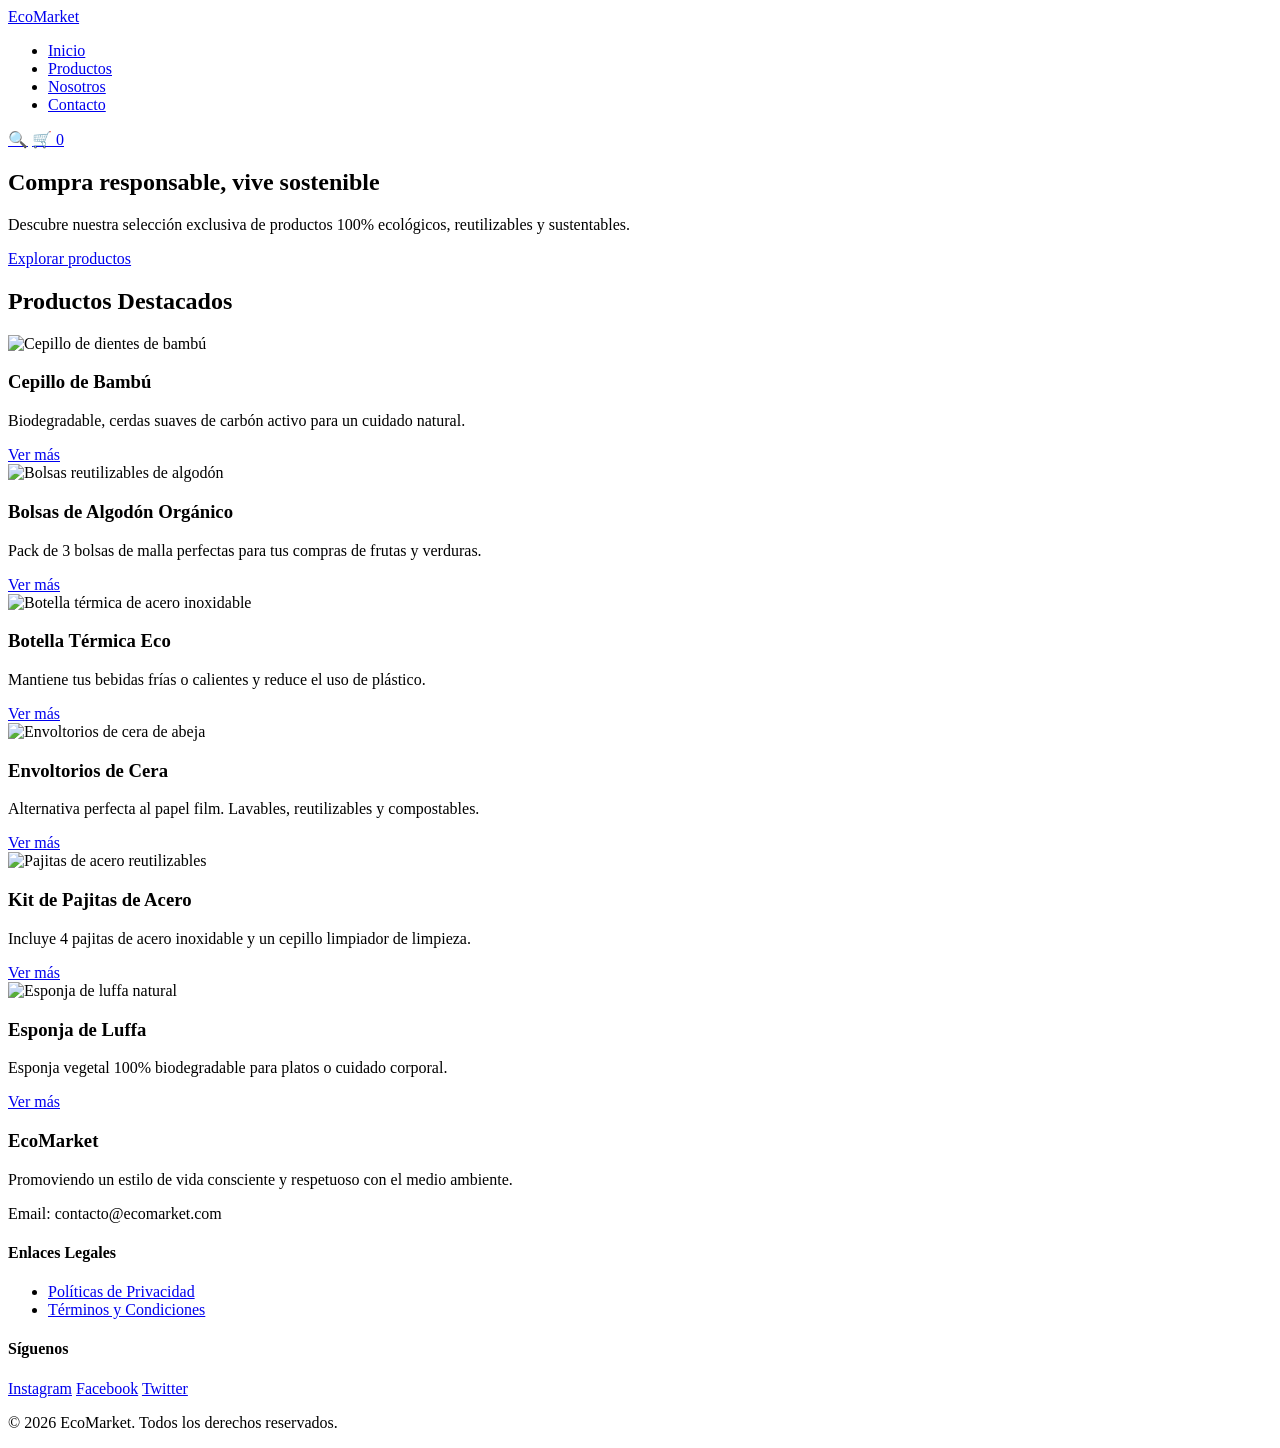
==== index.html @ 60ca6a83 "Add files via upload" ====
<!DOCTYPE html>
<html lang="es">
<head>
    <meta charset="UTF-8">
    <meta name="viewport" content="width=device-width, initial-scale=1.0">
    <title>EcoMarket - Compra responsable, vive sostenible</title>
    <link rel="stylesheet" href="css/main.css">
    <link rel="stylesheet" href="css/layout.css">
    <link rel="stylesheet" href="css/components.css">
    <link rel="stylesheet" href="css/animations.css">
</head>
<body>

    <header class="main-header">
        <div class="logo">
            <a href="index.html">EcoMarket</a>
        </div>
        <nav class="main-nav">
            <ul>
                <li><a href="index.html" class="active">Inicio</a></li>
                <li><a href="views/productos.html">Productos</a></li>
                <li><a href="views/sobre-nosotros.html">Nosotros</a></li>
                <li><a href="views/contacto.html">Contacto</a></li>
            </ul>
        </nav>
        <div class="header-actions">
            <a href="#search" class="icon-search" aria-label="Buscar">🔍</a>
            <a href="#cart" class="icon-cart" aria-label="Carrito">🛒 <span class="cart-count">0</span></a>
        </div>
    </header>

    <main>
        <section class="hero-section">
            <div class="hero-content">
                <h1>Compra responsable, vive sostenible</h1>
                <p>Descubre nuestra selección exclusiva de productos 100% ecológicos, reutilizables y sustentables.</p>
                <a href="views/productos.html" class="btn btn-primary">Explorar productos</a>
            </div>
        </section>

        <section class="featured-products container">
            <h2>Productos Destacados</h2>
            <div class="products-grid-home">
                
                <article class="product-card">
                    <div class="card-image">
                        <img src="img/products/destacado1.jpg" alt="Cepillo de dientes de bambú">
                    </div>
                    <div class="card-content">
                        <h3>Cepillo de Bambú</h3>
                        <p>Biodegradable, cerdas suaves de carbón activo para un cuidado natural.</p>
                        <a href="views/productos.html" class="btn btn-secondary">Ver más</a>
                    </div>
                </article>

                <article class="product-card">
                    <div class="card-image">
                        <img src="img/products/destacado2.jpg" alt="Bolsas reutilizables de algodón">
                    </div>
                    <div class="card-content">
                        <h3>Bolsas de Algodón Orgánico</h3>
                        <p>Pack de 3 bolsas de malla perfectas para tus compras de frutas y verduras.</p>
                        <a href="views/productos.html" class="btn btn-secondary">Ver más</a>
                    </div>
                </article>

                <article class="product-card">
                    <div class="card-image">
                        <img src="img/products/destacado3.jpg" alt="Botella térmica de acero inoxidable">
                    </div>
                    <div class="card-content">
                        <h3>Botella Térmica Eco</h3>
                        <p>Mantiene tus bebidas frías o calientes y reduce el uso de plástico.</p>
                        <a href="views/productos.html" class="btn btn-secondary">Ver más</a>
                    </div>
                </article>

                <article class="product-card">
                    <div class="card-image">
                        <img src="img/products/destacado4.jpg" alt="Envoltorios de cera de abeja">
                    </div>
                    <div class="card-content">
                        <h3>Envoltorios de Cera</h3>
                        <p>Alternativa perfecta al papel film. Lavables, reutilizables y compostables.</p>
                        <a href="views/productos.html" class="btn btn-secondary">Ver más</a>
                    </div>
                </article>

                <article class="product-card">
                    <div class="card-image">
                        <img src="img/products/destacado5.jpg" alt="Pajitas de acero reutilizables">
                    </div>
                    <div class="card-content">
                        <h3>Kit de Pajitas de Acero</h3>
                        <p>Incluye 4 pajitas de acero inoxidable y un cepillo limpiador de limpieza.</p>
                        <a href="views/productos.html" class="btn btn-secondary">Ver más</a>
                    </div>
                </article>

                <article class="product-card">
                    <div class="card-image">
                        <img src="img/products/destacado6.jpg" alt="Esponja de luffa natural">
                    </div>
                    <div class="card-content">
                        <h3>Esponja de Luffa</h3>
                        <p>Esponja vegetal 100% biodegradable para platos o cuidado corporal.</p>
                        <a href="views/productos.html" class="btn btn-secondary">Ver más</a>
                    </div>
                </article>

            </div>
        </section>
    </main>

    <footer class="main-footer">
        <div class="footer-container">
            <div class="footer-info">
                <h3>EcoMarket</h3>
                <p>Promoviendo un estilo de vida consciente y respetuoso con el medio ambiente.</p>
                <p>Email: contacto@ecomarket.com</p>
            </div>
            <div class="footer-links">
                <h4>Enlaces Legales</h4>
                <ul>
                    <li><a href="#politicas">Políticas de Privacidad</a></li>
                    <li><a href="#terminos">Términos y Condiciones</a></li>
                </ul>
            </div>
            <div class="footer-socials">
                <h4>Síguenos</h4>
                <div class="social-icons">
                    <a href="https://instagram.com" target="_blank" rel="noopener">Instagram</a>
                    <a href="https://facebook.com" target="_blank" rel="noopener">Facebook</a>
                    <a href="https://twitter.com" target="_blank" rel="noopener">Twitter</a>
                </div>
            </div>
        </div>
        <div class="footer-bottom">
            <p>&copy; 2026 EcoMarket. Todos los derechos reservados.</p>
        </div>
    </footer>

</body>
</html>
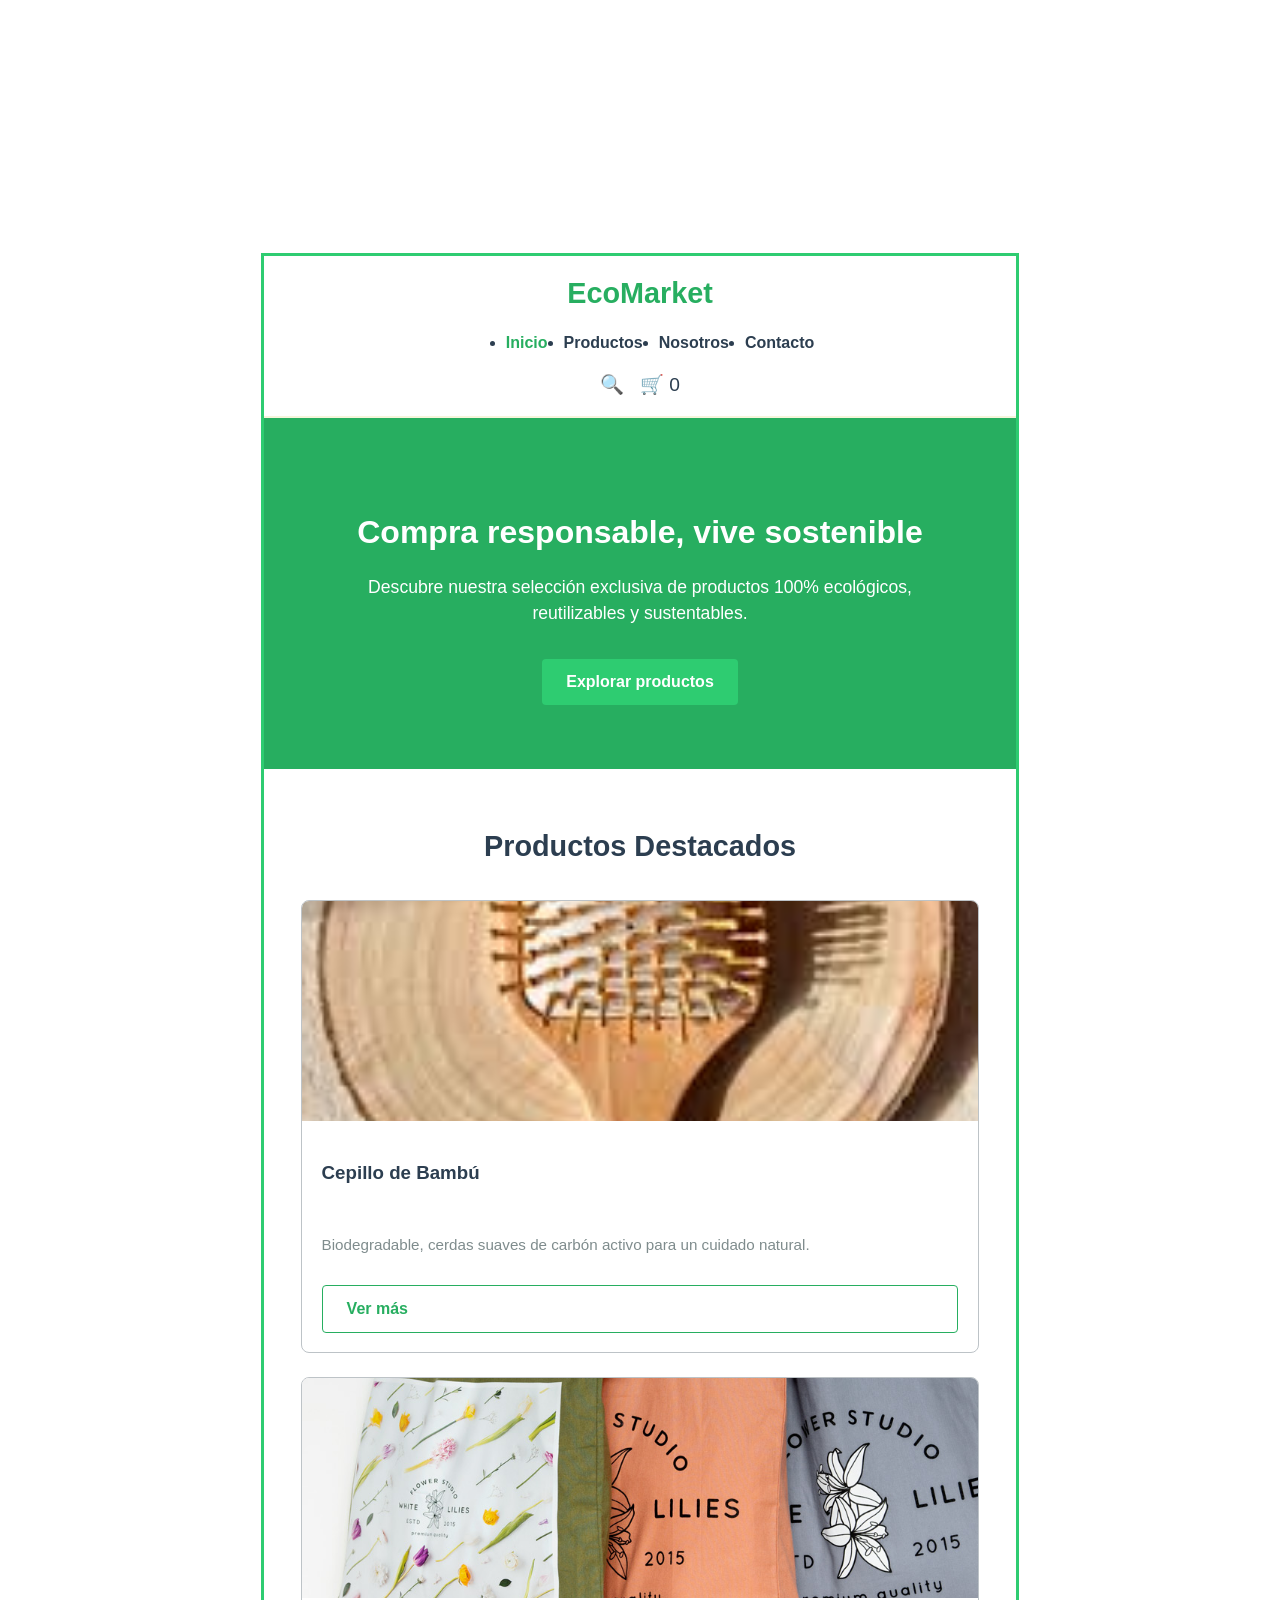
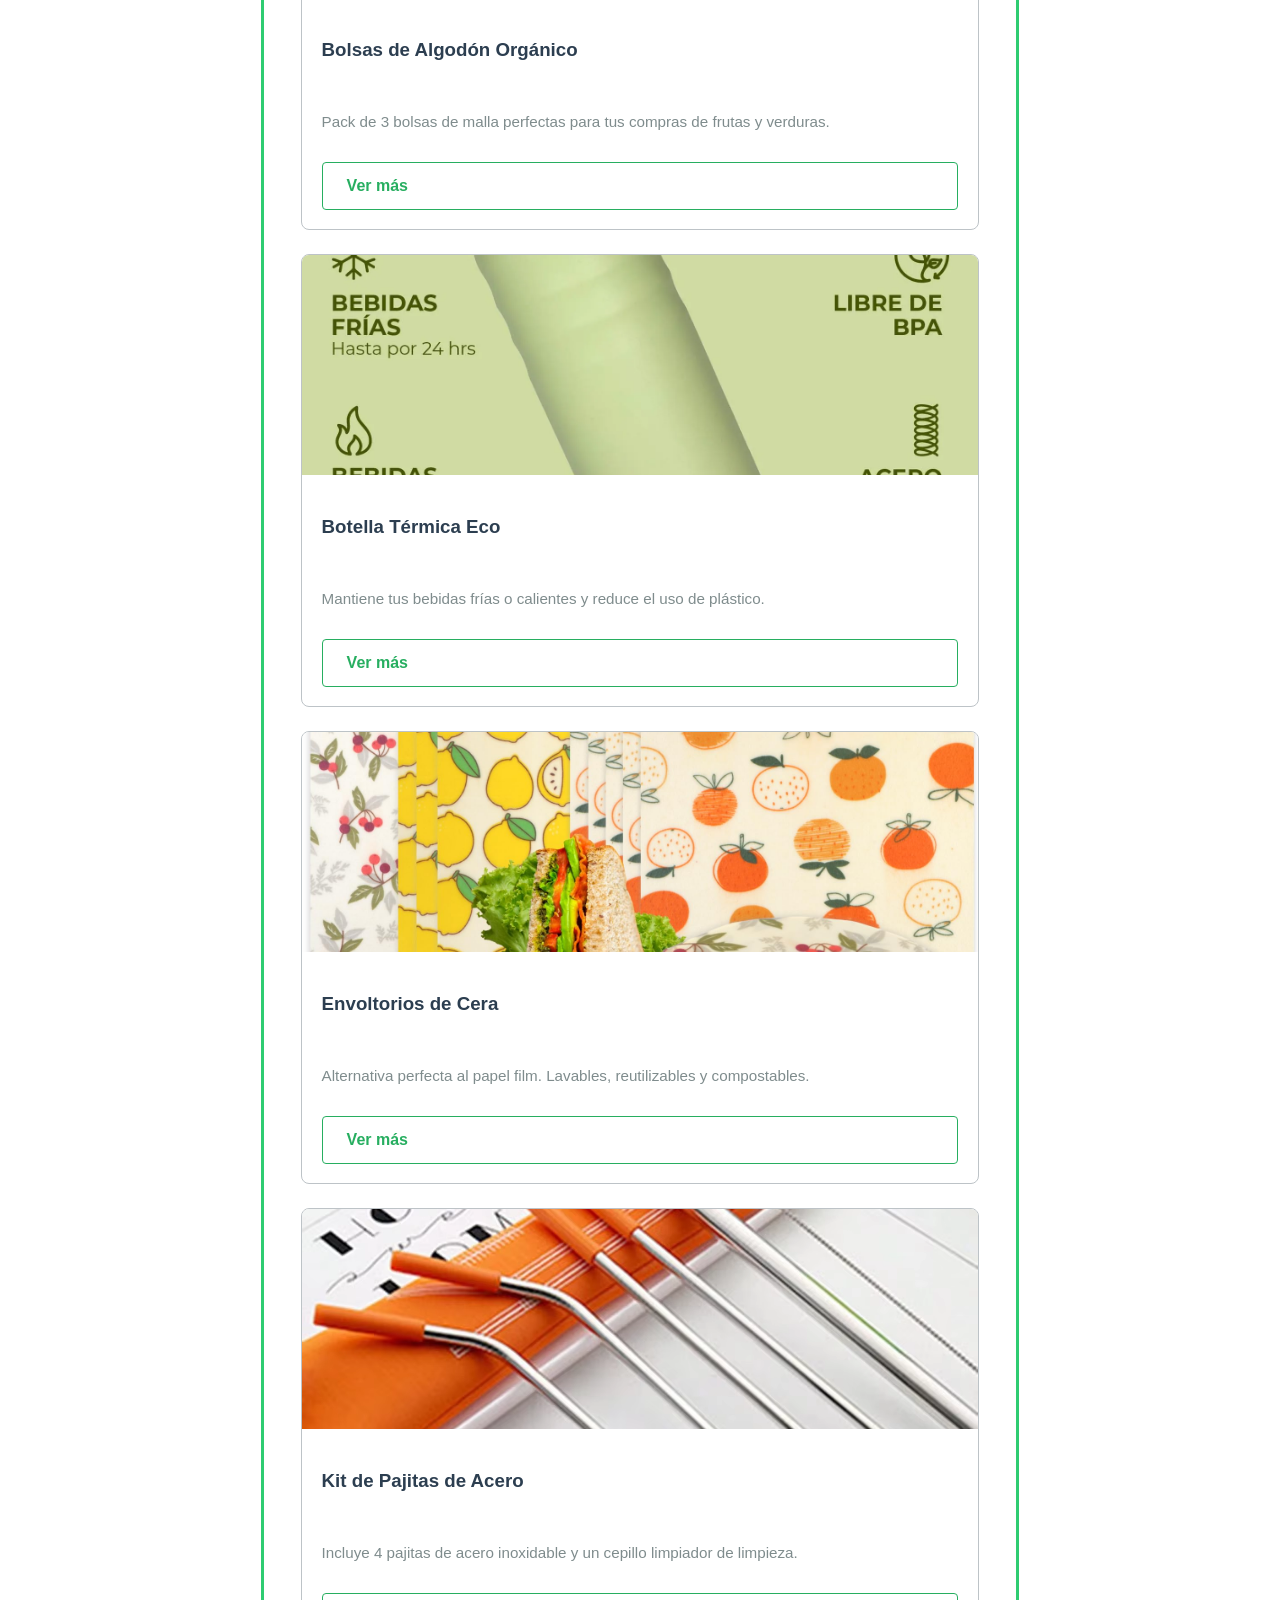
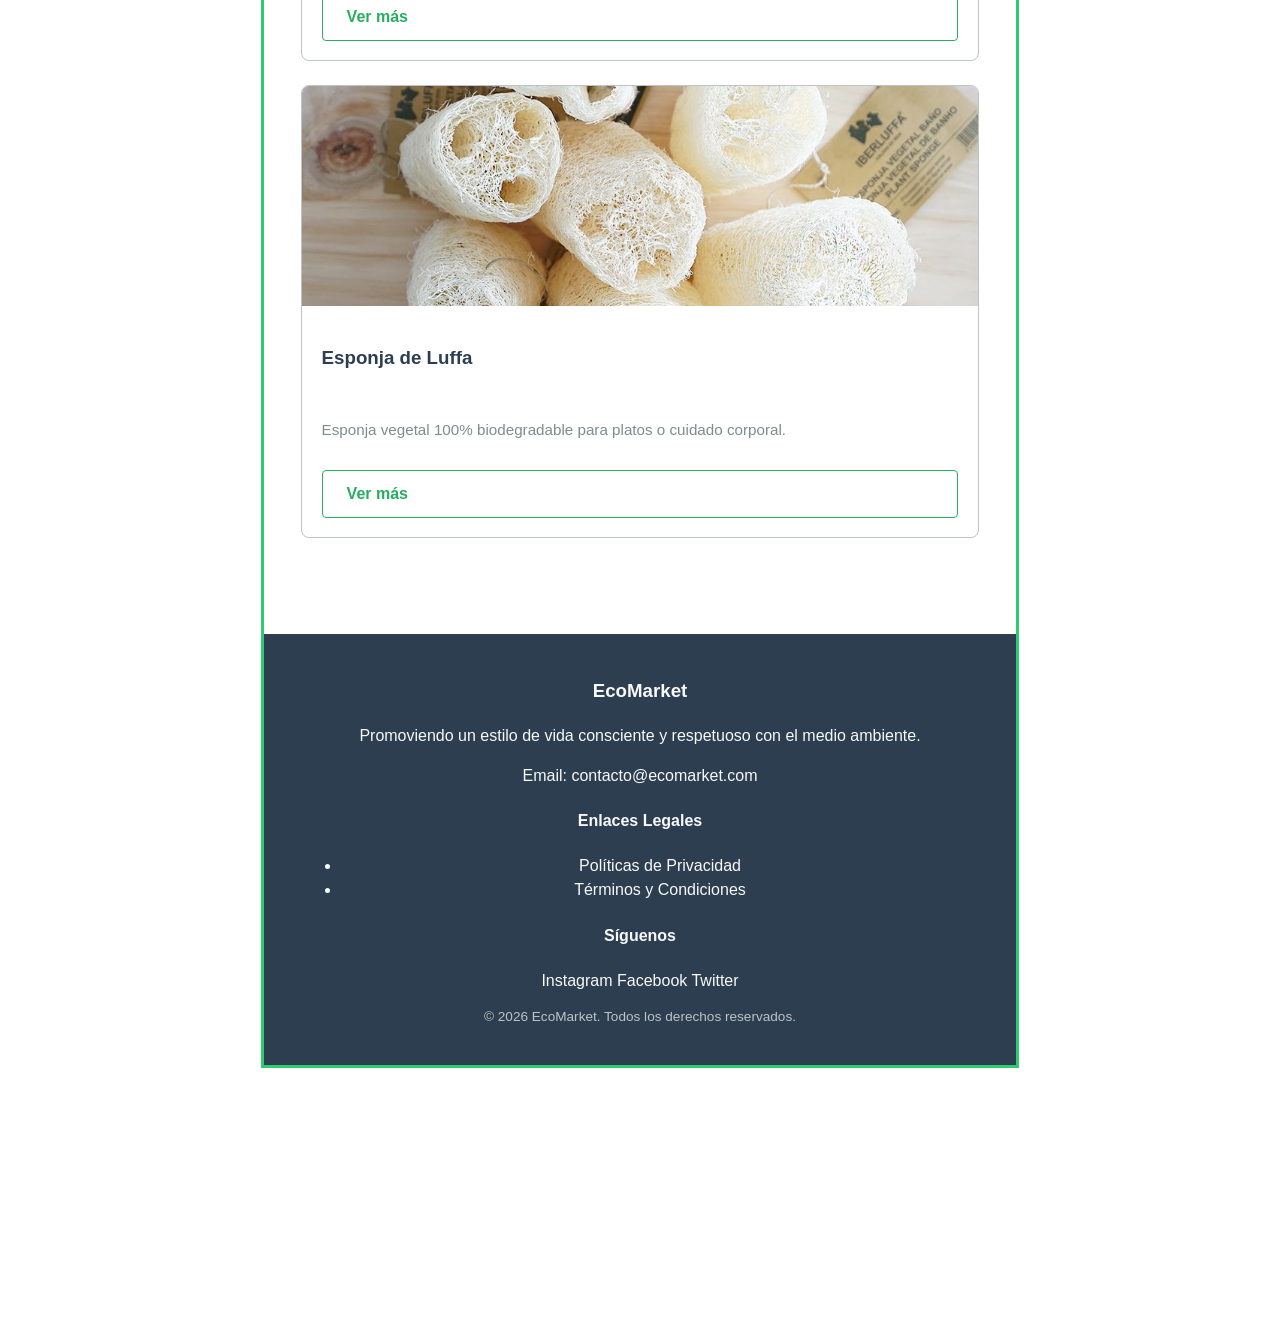
==== commit 98423dbb: "Add files via upload" ====
--- a/index.html
+++ b/index.html
@@ -4,13 +4,10 @@
     <meta charset="UTF-8">
     <meta name="viewport" content="width=device-width, initial-scale=1.0">
     <title>EcoMarket - Compra responsable, vive sostenible</title>
-    <link rel="stylesheet" href="css/main.css">
-    <link rel="stylesheet" href="css/layout.css">
-    <link rel="stylesheet" href="css/components.css">
-    <link rel="stylesheet" href="css/animations.css">
+    <link rel="stylesheet" href="css/style.css">
 </head>
 <body>
-
+<div class="algo">
     <header class="main-header">
         <div class="logo">
             <a href="index.html">EcoMarket</a>
@@ -44,7 +41,7 @@
                 
                 <article class="product-card">
                     <div class="card-image">
-                        <img src="img/products/destacado1.jpg" alt="Cepillo de dientes de bambú">
+                        <img src="img/products/image1.jpeg" alt="Cepillo de dientes de bambú">
                     </div>
                     <div class="card-content">
                         <h3>Cepillo de Bambú</h3>
@@ -55,7 +52,7 @@
 
                 <article class="product-card">
                     <div class="card-image">
-                        <img src="img/products/destacado2.jpg" alt="Bolsas reutilizables de algodón">
+                        <img src="img/products/imagen2.jpg" alt="Bolsas reutilizables de algodón">
                     </div>
                     <div class="card-content">
                         <h3>Bolsas de Algodón Orgánico</h3>
@@ -66,7 +63,7 @@
 
                 <article class="product-card">
                     <div class="card-image">
-                        <img src="img/products/destacado3.jpg" alt="Botella térmica de acero inoxidable">
+                        <img src="img/products/img3.jpg" alt="Botella térmica de acero inoxidable">
                     </div>
                     <div class="card-content">
                         <h3>Botella Térmica Eco</h3>
@@ -77,7 +74,7 @@
 
                 <article class="product-card">
                     <div class="card-image">
-                        <img src="img/products/destacado4.jpg" alt="Envoltorios de cera de abeja">
+                        <img src="img/products/imagen4.jpg" alt="Envoltorios de cera de abeja">
                     </div>
                     <div class="card-content">
                         <h3>Envoltorios de Cera</h3>
@@ -88,7 +85,7 @@
 
                 <article class="product-card">
                     <div class="card-image">
-                        <img src="img/products/destacado5.jpg" alt="Pajitas de acero reutilizables">
+                        <img src="img/products/img5.jpg" alt="Pajitas de acero reutilizables">
                     </div>
                     <div class="card-content">
                         <h3>Kit de Pajitas de Acero</h3>
@@ -99,7 +96,7 @@
 
                 <article class="product-card">
                     <div class="card-image">
-                        <img src="img/products/destacado6.jpg" alt="Esponja de luffa natural">
+                        <img src="img/products/img6.jpg" alt="Esponja de luffa natural">
                     </div>
                     <div class="card-content">
                         <h3>Esponja de Luffa</h3>
@@ -139,6 +136,7 @@
             <p>&copy; 2026 EcoMarket. Todos los derechos reservados.</p>
         </div>
     </footer>
+</div>
 
 </body>
 </html>
--- a/css/style.css
+++ b/css/style.css
@@ -0,0 +1,160 @@
+
+body {
+    font-family: 'Segoe UI', Tahoma, Geneva, Verdana, sans-serif;
+    color: #2c3e50;
+    background-color: #ffffff;
+    line-height: 1.5;
+}
+.algo {
+    border: #2ecc71 solid;
+    margin: 20%;
+}
+a {
+    text-decoration: none;
+    color: inherit;
+}
+
+img {
+    max-width: 100%;
+    height: auto;
+    display: block;
+}
+
+.container {
+    width: 90%;
+    max-width: 1200px;
+    margin: 0 auto;
+    padding: 2rem 0;
+}
+
+
+.main-header {
+    background-color: #ffffff;
+    padding: 1rem;
+    text-align: center;
+    border-bottom: 2px solid #f5f5dc;
+}
+
+.logo a {
+    font-size: 1.8rem;
+    font-weight: bold;
+    color: #27ae60;
+}
+
+.main-nav ul {
+    display: flex;
+    justify-content: center;
+    gap: 1rem;
+    margin: 1rem 0;
+}
+
+.main-nav a {
+    font-weight: 600;
+}
+
+.main-nav a:hover, 
+.main-nav a.active {
+    color: #27ae60;
+}
+
+.header-actions {
+    display: flex;
+    justify-content: center;
+    gap: 1rem;
+    font-size: 1.2rem;
+}
+
+
+.hero-section {
+    background-color: #27ae60;
+    color: #ffffff;
+    text-align: center;
+    padding: 4rem 1rem;
+}
+
+.hero-content h1 {
+    font-size: 2rem;
+    margin-bottom: 1rem;
+}
+
+.hero-content p {
+    font-size: 1.1rem;
+    margin-bottom: 2rem;
+    max-width: 600px;
+    margin-left: auto;
+    margin-right: auto;
+}
+
+.btn {
+    display: inline-block;
+    padding: 0.7rem 1.5rem;
+    font-weight: 600;
+    border-radius: 4px;
+    border: none;
+    cursor: pointer;
+}
+
+.btn-primary {
+    background-color: #2ecc71;
+    color: #ffffff;
+}
+
+.btn-secondary {
+    background-color: #ffffff;
+    border: 1px solid #27ae60;
+    color: #27ae60;
+}
+
+.featured-products h2 {
+    text-align: center;
+    font-size: 1.8rem;
+    margin-bottom: 2rem;
+}
+
+.product-card {
+    background-color: #ffffff;
+    border: 1px solid #bdc3c7;
+    border-radius: 8px;
+    overflow: hidden;
+    display: flex;
+    flex-direction: column;
+}
+
+.card-image img {
+    width: 100%;
+    height: 220px;
+    object-fit: cover;
+    background-color: #f5f5dc;
+}
+
+.card-content {
+    padding: 1.2rem;
+    display: flex;
+    flex-direction: column;
+    gap: 0.8rem;
+    flex-grow: 1;
+}
+
+.card-content p {
+    font-size: 0.95rem;
+    color: #7f8c8d;
+    flex-grow: 1;
+}
+
+.products-grid-home {
+    display: grid;
+    grid-template-columns: 1fr;
+    gap: 1.5rem;
+}
+.main-footer {
+    background-color: #2c3e50;
+    color: #f8f9fa;
+    padding: 1.5rem 5%;
+    margin-top: 4rem;
+    text-align: center;
+}
+
+.footer-bottom {
+    font-size: 0.85rem;
+    color: #bdc3c7;
+}
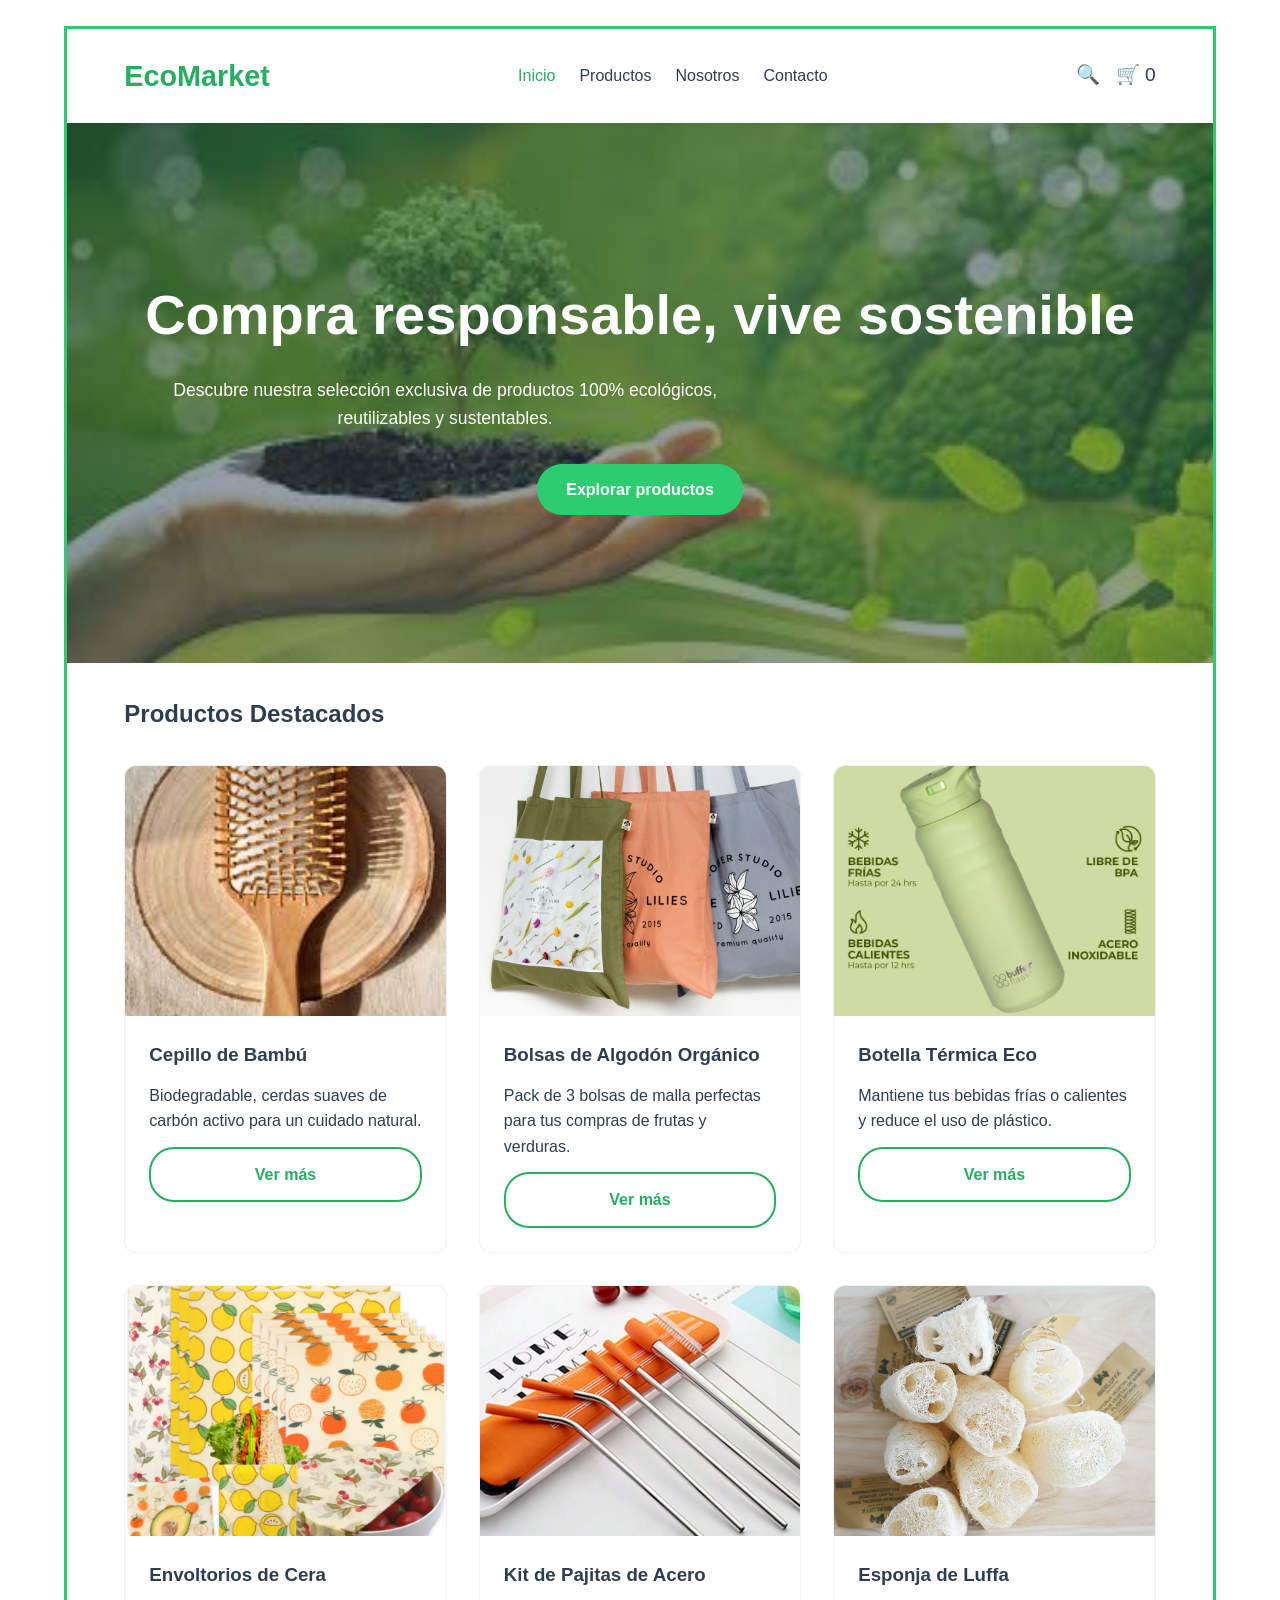
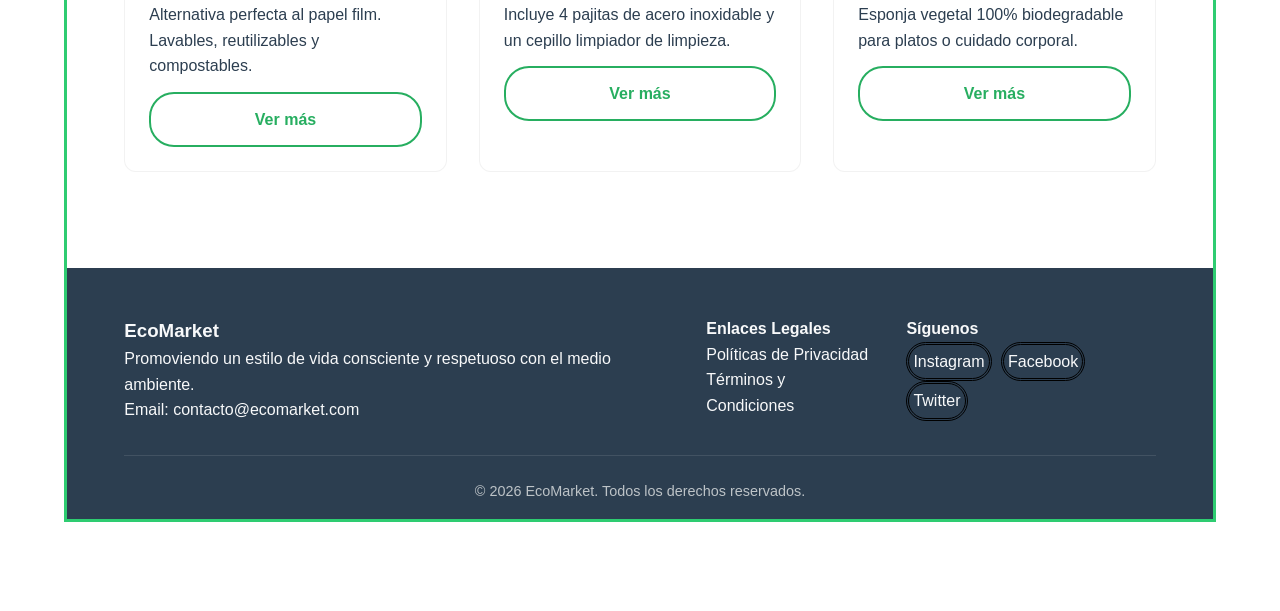
==== commit c14ca211: "casi termino" ====
--- a/index.html
+++ b/index.html
@@ -4,7 +4,10 @@
     <meta charset="UTF-8">
     <meta name="viewport" content="width=device-width, initial-scale=1.0">
     <title>EcoMarket - Compra responsable, vive sostenible</title>
-    <link rel="stylesheet" href="css/style.css">
+    <link rel="stylesheet" href="css/main.css">
+    <link rel="stylesheet" href="css/layout.css">
+    <link rel="stylesheet" href="css/components.css">
+    <link rel="stylesheet" href="css/animations.css">
 </head>
 <body>
 <div class="algo">
--- a/css/main.css
+++ b/css/main.css
@@ -0,0 +1,49 @@
+
+   :root {
+    --primary: #2ecc71;
+    --primary-dark: #27ae60;
+    --bg-cream: #f5f5dc;
+    --dark: #2c3e50;
+    --light: #ffffff;
+    --gray-light: #f8f9fa;
+    --gray: #bdc3c7;
+    --error: #e74c3c;
+    --success: #2ecc71;
+    
+    --font-main: 'Segoe UI', Tahoma, Geneva, Verdana, sans-serif;
+}
+
+* {
+    margin: 0;
+    padding: 0;
+    box-sizing: border-box;
+}
+
+body {
+    font-family: var(--font-main);
+    color: var(--dark);
+    background-color: var(--light);
+    line-height: 1.6;
+}
+
+a {
+    text-decoration: none;
+    color: inherit;
+}
+
+ul {
+    list-style: none;
+}
+
+img {
+    max-width: 100%;
+    height: auto;
+    display: block;
+}
+
+.container {
+    width: 90%;
+    max-width: 1200px;
+    margin: 0 auto;
+    padding: 2rem 0;
+}
--- a/css/layout.css
+++ b/css/layout.css
@@ -0,0 +1,233 @@
+
+.main-header {
+    background-color: var(--light);
+    padding: 1rem 5%;
+    display: flex;
+    flex-direction: column;
+    align-items: center;
+    gap: 1rem;
+    box-shadow: 0 2px 5px rgba(0,0,0,0.05);
+    position: sticky;
+    top: 0;
+    z-index: 100;
+}
+
+.logo a {
+    font-size: 1.8rem;
+    font-weight: bold;
+    color: var(--primary-dark);
+}
+
+.main-nav ul {
+    display: flex;
+    gap: 1.5rem;
+}
+
+.main-nav a {
+    font-weight: 500;
+    transition: color 0.3s;
+}
+
+.main-nav a:hover, 
+.main-nav a.active {
+    color: var(--primary-dark);
+}
+
+.header-actions {
+    display: flex;
+    gap: 1rem;
+    font-size: 1.2rem;
+}
+
+.hero-section {
+    background: linear-gradient(rgba(44, 62, 80, 0.5), rgba(44, 62, 80, 0.5)), url('../img/hero/bd.jpeg') no-repeat center center/cover;
+    background-color: var(--primary-dark); 
+    height: 60vh;
+    display: flex;
+    align-items: center;
+    justify-content: center;
+    text-align: center;
+    color: var(--light);
+    padding: 0 1rem;
+}
+
+.hero-content h1 {
+    font-size: 2.2rem;
+    margin-bottom: 1rem;
+}
+
+.hero-content p {
+    font-size: 1.1rem;
+    margin-bottom: 2rem;
+    max-width: 600px;
+}
+
+
+.products-grid-home,
+.products-catalog-grid {
+    display: grid;
+    grid-template-columns: 1fr; 
+    gap: 2rem;
+    margin-top: 2rem;
+}
+
+.catalog-container {
+    display: flex;
+    flex-direction: column;
+    gap: 2rem;
+}
+
+.contact-content-layout {
+    display: flex;
+    flex-direction: column;
+    gap: 3rem;
+}
+
+.about-story-section {
+    display: flex;
+    flex-direction: column;
+    gap: 2rem;
+    align-items: center;
+    margin-bottom: 4rem;
+}
+
+.principles-list {
+    display: flex;
+    flex-direction: column;
+    gap: 2rem;
+    margin-top: 2rem;
+}
+
+.main-footer {
+    background-color: var(--dark);
+    color: var(--gray-light);
+    padding: 3rem 5% 1rem 5%;
+    margin-top: 4rem;
+}
+
+.footer-container {
+    display: flex;
+    flex-direction: column;
+    gap: 2rem;
+    border-bottom: 1px solid rgba(255,255,255,0.1);
+    padding-bottom: 2rem;
+}
+
+.footer-bottom {
+    text-align: center;
+    padding-top: 1.5rem;
+    font-size: 0.9rem;
+    color: var(--gray);
+}
+
+@media (min-width: 600px) {
+    .products-grid-home,
+    .products-catalog-grid {
+        grid-template-columns: repeat(2, 1fr); 
+    }
+    
+    .principles-list {
+        flex-direction: row;
+        justify-content: space-between;
+    }
+    
+    .principle-item {
+        flex: 1;
+    }
+}
+
+@media (min-width: 992px) {
+    .main-header {
+        flex-direction: row;
+        justify-content: space-between;
+        padding: 1.5rem 5%;
+    }
+
+    .hero-content h1 {
+        font-size: 3.5rem;
+    }
+
+    .products-grid-home {
+        grid-template-columns: repeat(3, 1fr); 
+    }
+
+    .products-catalog-grid {
+        grid-template-columns: repeat(4, 1fr); 
+    }
+
+    .catalog-container {
+        flex-direction: row;
+    }
+
+    .sidebar-filters {
+        width: 250px;
+        position: sticky;
+        top: 100px;
+        height: fit-content;
+    }
+
+    .catalog-main {
+        flex: 1;
+    }
+
+    .about-story-section,
+    .contact-content-layout {
+        flex-direction: row;
+    }
+
+    .story-image, .story-text,
+    .contact-form-block, .contact-info-block {
+        flex: 1;
+    }
+
+    .footer-container {
+        flex-direction: row;
+        justify-content: space-between;
+    }
+}
+
+.filter-switch {
+    display: none;
+}
+
+.lbl-filter {
+    cursor: pointer;
+    display: inline-block;
+    padding: 4px ;
+    border: black solid 1px;
+    border-radius: 20px;
+    background-color: aliceblue;
+}
+
+#f-hogar:checked ~ .catalog-main .catalog-card,
+#f-moda:checked ~ .catalog-main .catalog-card,
+#f-cuidado:checked ~ .catalog-main .catalog-card,
+#f-alimentos:checked ~ .catalog-main .catalog-card {
+    display: none;
+}
+#f-hogar:checked ~ .catalog-main .p-hogar {
+    display: block;
+}
+#f-moda:checked ~ .catalog-main .p-moda {
+    display: block;
+}
+#f-cuidado:checked ~ .catalog-main .p-cuidado {
+    display: block;
+}
+#f-alimentos:checked ~ .catalog-main .p-alimentos {
+    display: block;
+}
+
+#f-instock:checked ~ .catalog-main .p-outstock {
+    display: none !important;
+}
+
+#f-hogar:checked ~ .sidebar-filters [for="f-hogar"],
+#f-moda:checked ~ .sidebar-filters [for="f-moda"],
+#f-cuidado:checked ~ .sidebar-filters [for="f-cuidado"],
+#f-alimentos:checked ~ .sidebar-filters [for="f-alimentos"],
+#f-instock:checked ~ .sidebar-filters [for="f-instock"]{
+    font-weight: bold;
+    color: #ffffff; 
+    background-color: #2b7a78;
+}
--- a/css/components.css
+++ b/css/components.css
@@ -0,0 +1,208 @@
+
+.algo {
+    border: #2ecc71 solid;
+    margin-left: 5%;
+    margin-right: 5%;
+    margin-top: 2%;
+    margin-bottom: 7%;
+}
+.btn {
+    display: inline-block;
+    padding: 0.8rem 1.8rem;
+    font-weight: 600;
+    border-radius: 25px;
+    border: none;
+    cursor: pointer;
+    text-align: center;
+}
+
+.btn-primary {
+    background-color: var(--primary);
+    color: var(--light);
+}
+
+.btn-secondary {
+    background-color: transparent;
+    border: 2px solid var(--primary-dark);
+    color: var(--primary-dark);
+}
+
+.btn-submit {
+    background-color: var(--primary-dark);
+    color: var(--light);
+    width: 100%;
+}
+
+.product-card, .catalog-card {
+    background-color: var(--light);
+    border: 1px solid rgba(0,0,0,0.05);
+    border-radius: 12px;
+    overflow: hidden;
+    display: flex;
+    flex-direction: column;
+}
+
+.card-image img {
+    width: 100%;
+    height: 250px;
+    object-fit: cover;
+}
+
+.card-content, .card-info {
+    padding: 1.5rem;
+    display: flex;
+    flex-direction: column;
+    gap: 0.8rem;
+    flex-grow: 1;
+}
+
+.product-price {
+    font-size: 1.3rem;
+    font-weight: bold;
+    color: var(--dark);
+}
+
+.catalog-card { position: relative; }
+.card-badge {
+    position: absolute;
+    top: 10px;
+    left: 10px;
+    padding: 0.3rem 0.8rem;
+    font-size: 0.8rem;
+    border-radius: 15px;
+    font-weight: bold;
+    color: var(--light);
+}
+.in-stock { background-color: var(--primary-dark); }
+.out-of-stock { background-color: var(--error); }
+
+
+.card-actions {
+    display: flex;
+    justify-content: space-between;
+    align-items: center;
+    margin-top: auto;
+}
+
+.btn-fav {
+    font-size: 1.5rem;
+    color: var(--gray);
+    padding: 0.5rem;
+}
+
+.catalog-card:target .btn-fav {
+    color: #e74c3c;
+}
+
+.form-group {
+    margin-bottom: 1.5rem;
+    position: relative;
+}
+
+.form-group label {
+    display: block;
+    margin-bottom: 0.5rem;
+    font-weight: 500;
+}
+
+.intelligent-form input,
+.intelligent-form textarea {
+    width: 100%;
+    padding: 0.8rem;
+    border: 2px solid var(--gray);
+    border-radius: 8px;
+    outline: none;
+}
+
+.intelligent-form input:focus:invalid,
+.intelligent-form textarea:focus:invalid {
+    border-color: var(--error);
+    background-color: rgba(231, 76, 60, 0.02);
+}
+
+
+.intelligent-form input:valid,
+.intelligent-form textarea:valid {
+    border-color: var(--success);
+    background-color: rgba(46, 204, 113, 0.02);
+}
+
+.intelligent-form input:focus:invalid + .validation-msg::before {
+    content: "✖ Campo requerido o formato incorrecto";
+    color: var(--error);
+    font-size: 0.8rem;
+    display: block;
+    margin-top: 0.3rem;
+}
+
+.carousel-wrapper {
+    position: relative;
+    overflow: hidden;
+    width: 100%;
+    background-color: var(--bg-cream);
+    padding: 2rem;
+    border-radius: 15px;
+}
+
+.testimonials-slides {
+    display: flex;
+    width: 300%; 
+    transition: transform 0.5s ease-in-out;
+}
+
+.testimonial-card {
+    width: 33.333%;
+    text-align: center;
+    padding: 1rem;
+}
+
+.user-photo img {
+    width: 80px;
+    height: 80px;
+    border-radius: 50%;
+    margin: 0 auto 1rem auto;
+}
+
+#t-1:checked ~ .testimonials-slides { transform: translateX(0%); }
+#t-2:checked ~ .testimonials-slides { transform: translateX(-33.333%); }
+#t-3:checked ~ .testimonials-slides { transform: translateX(-66.666%); }
+
+.carousel-controls {
+    display: flex;
+    justify-content: center;
+    gap: 0.5rem;
+    margin-top: 1rem;
+}
+
+.control-dot {
+    width: 12px;
+    height: 12px;
+    background-color: var(--gray);
+    border-radius: 50%;
+    cursor: pointer;
+}
+
+#t-1:checked ~ .carousel-controls label[for="t-1"],
+#t-2:checked ~ .carousel-controls label[for="t-2"],
+#t-3:checked ~ .carousel-controls label[for="t-3"] {
+    background-color: var(--primary-dark);
+}
+
+.pagination {
+    display: flex;
+    justify-content: center;
+    gap: 0.5rem;
+    margin-top: 3rem;
+}
+
+.pagination a {
+    padding: 0.5rem 1rem;
+    border: 1px solid var(--gray);
+    border-radius: 5px;
+}
+
+.pagination a.active {
+    background-color: var(--primary-dark);
+    color: var(--light);
+    border-color: var(--primary-dark);
+}
--- a/css/animations.css
+++ b/css/animations.css
@@ -0,0 +1,52 @@
+
+.product-card, .catalog-card {
+    transition: transform 0.3s ease, box-shadow 0.3s ease;
+}
+
+.product-card:hover, .catalog-card:hover {
+    transform: translateY(-8px);
+    box-shadow: 0 10px 20px rgba(44, 62, 80, 0.1);
+}
+
+.btn, .main-nav a, .btn-fav {
+    transition: all 0.2s ease-in-out;
+}
+
+.btn:hover {
+    filter: brightness(1.1);
+}
+
+.social-icon-scale, .social-icons a {
+    display: inline-block;
+    transition: transform 0.3s cubic-bezier(0.175, 0.885, 0.32, 1.275);
+    padding: 4px;
+    margin-right: 5px;
+    border: black double ;
+    border-radius: 20px;
+}
+
+.social-icon-scale:hover, .social-icons a:hover {
+    transform: scale(1.2);
+    color: var(--primary);
+}
+
+@keyframes fadeInUp {
+    from {
+        opacity: 0;
+        transform: translateY(20px);
+    }
+    to {
+        opacity: 1;
+        transform: translateY(0);
+    }
+}
+
+
+.hero-content {
+    animation: fadeInUp 0.8s ease-out forwards;
+}
+
+
+.testimonial-card {
+    transition: opacity 0.5s ease;
+}
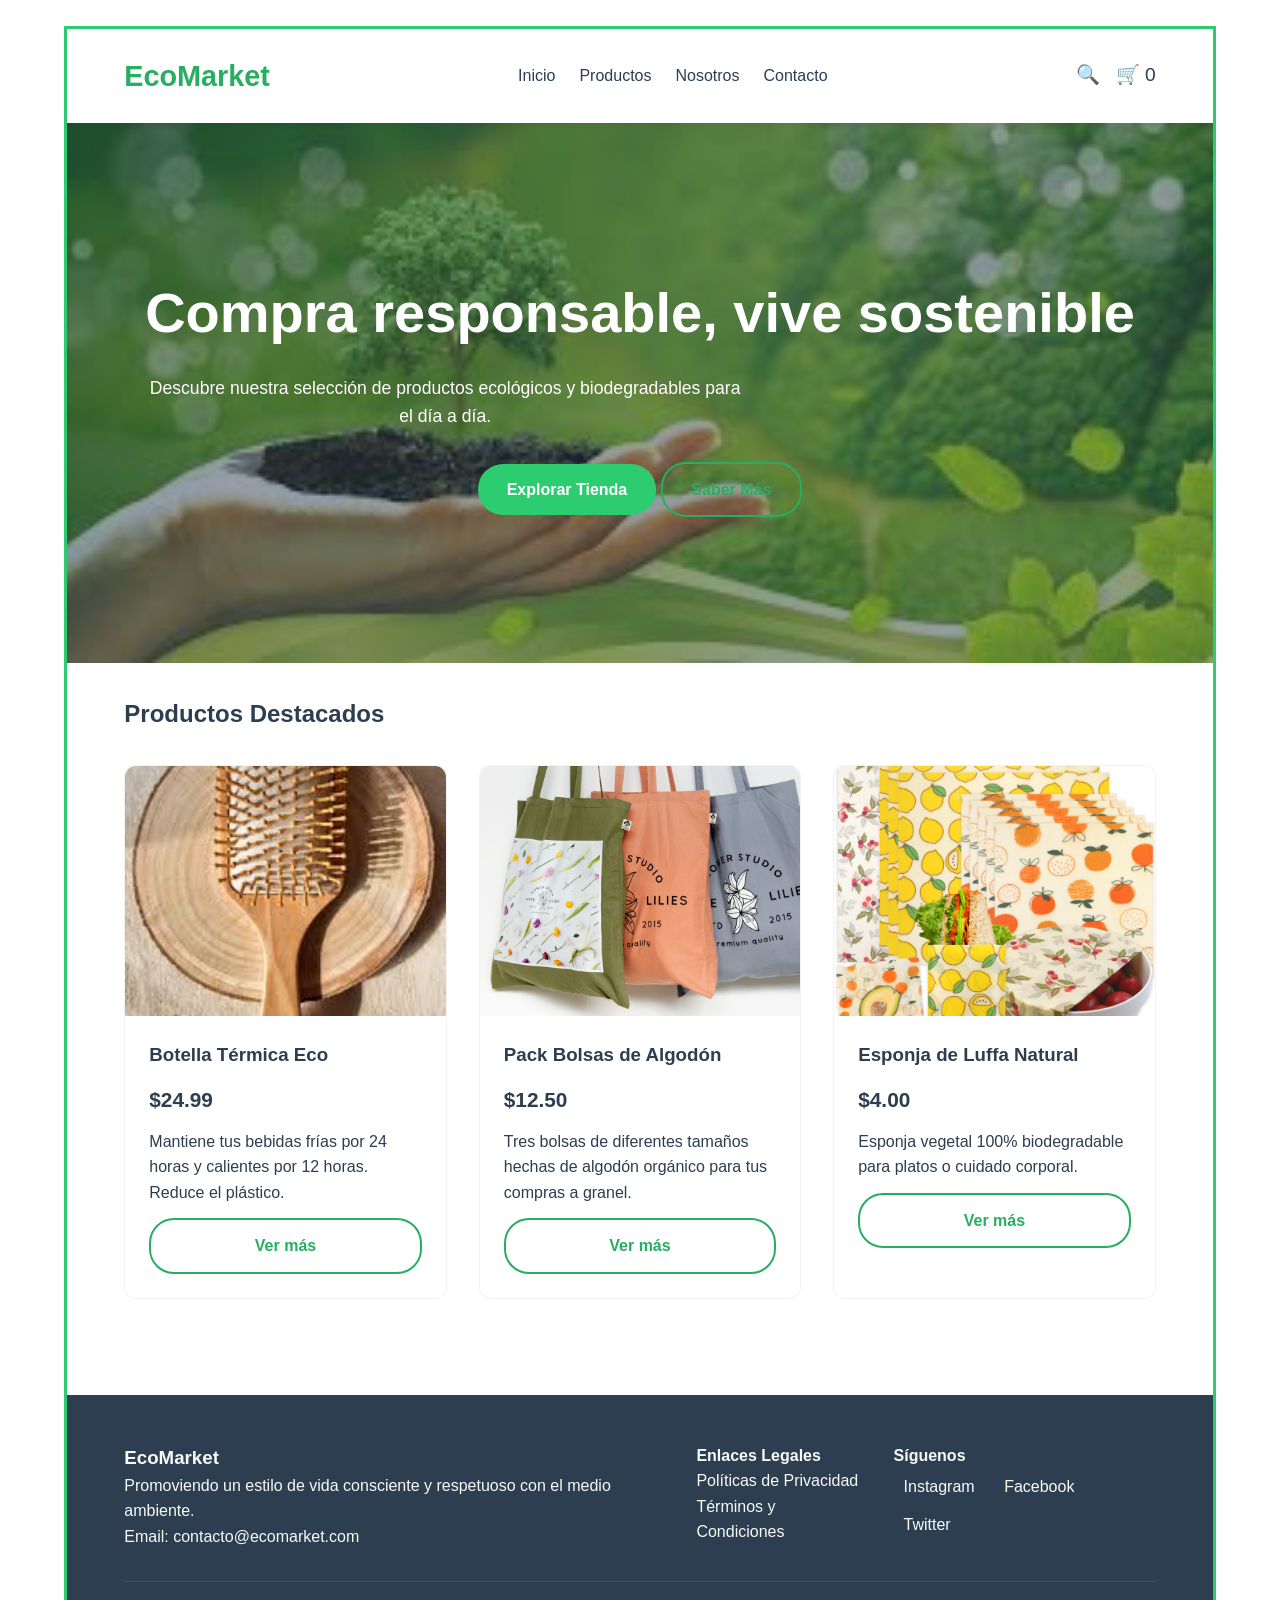
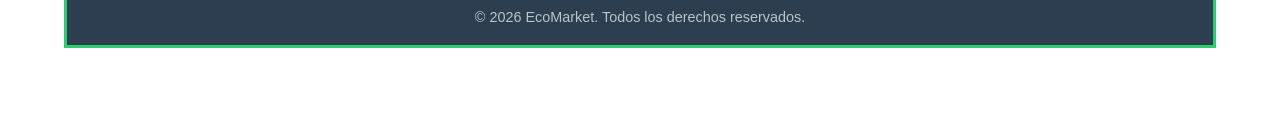
==== commit be9bdba3: "casi termina x2" ====
--- a/index.html
+++ b/index.html
@@ -10,136 +10,101 @@
     <link rel="stylesheet" href="css/animations.css">
 </head>
 <body>
-<div class="algo">
-    <header class="main-header">
-        <div class="logo">
+<div class="contenedor-borde">
+    <header class="encabezado-principal">
+        <div class="logotipo">
             <a href="index.html">EcoMarket</a>
         </div>
-        <nav class="main-nav">
+        <nav class="navegacion-principal">
             <ul>
-                <li><a href="index.html" class="active">Inicio</a></li>
+                <li><a href="index.html" class="activo">Inicio</a></li>
                 <li><a href="views/productos.html">Productos</a></li>
                 <li><a href="views/sobre-nosotros.html">Nosotros</a></li>
                 <li><a href="views/contacto.html">Contacto</a></li>
             </ul>
         </nav>
-        <div class="header-actions">
-            <a href="#search" class="icon-search" aria-label="Buscar">🔍</a>
-            <a href="#cart" class="icon-cart" aria-label="Carrito">🛒 <span class="cart-count">0</span></a>
+        <div class="acciones-encabezado">
+            <a href="#buscar" class="icono-buscar" aria-label="Buscar">🔍</a>
+            <a href="#carrito" class="icono-carrito" aria-label="Carrito">🛒 <span class="contador-carrito">0</span></a>
         </div>
     </header>
-
     <main>
-        <section class="hero-section">
-            <div class="hero-content">
+        <section class="seccion-hero">
+            <div class="contenido-hero">
                 <h1>Compra responsable, vive sostenible</h1>
-                <p>Descubre nuestra selección exclusiva de productos 100% ecológicos, reutilizables y sustentables.</p>
-                <a href="views/productos.html" class="btn btn-primary">Explorar productos</a>
+                <p>Descubre nuestra selección de productos ecológicos y biodegradables para el día a día.</p>
+                <div class="botones-hero">
+                    <a href="views/productos.html" class="boton boton-principal">Explorar Tienda</a>
+                    <a href="views/sobre-nosotros.html" class="boton boton-secundario">Saber Más</a>
+                </div>
             </div>
         </section>
-
-        <section class="featured-products container">
-            <h2>Productos Destacados</h2>
-            <div class="products-grid-home">
-                
-                <article class="product-card">
-                    <div class="card-image">
-                        <img src="img/products/image1.jpeg" alt="Cepillo de dientes de bambú">
+        <section class="productos-destacados contenedor">
+            <h2 class="titulo-seccion">Productos Destacados</h2>
+            <div class="rejilla-productos-inicio">
+                <article class="tarjeta-producto">
+                    <div class="imagen-tarjeta">
+                        <img src="img/products/image1.jpeg" alt="Botella Térmica de Acero Inoxidable">
                     </div>
-                    <div class="card-content">
-                        <h3>Cepillo de Bambú</h3>
-                        <p>Biodegradable, cerdas suaves de carbón activo para un cuidado natural.</p>
-                        <a href="views/productos.html" class="btn btn-secondary">Ver más</a>
+                    <div class="contenido-tarjeta">
+                        <h3>Botella Térmica Eco</h3>
+                        <p class="precio-producto">$24.99</p>
+                        <p>Mantiene tus bebidas frías por 24 horas y calientes por 12 horas. Reduce el plástico.</p>
+                        <a href="views/productos.html" class="boton boton-secundario">Ver más</a>
                     </div>
                 </article>
-
-                <article class="product-card">
-                    <div class="card-image">
-                        <img src="img/products/imagen2.jpg" alt="Bolsas reutilizables de algodón">
+                <article class="tarjeta-producto">
+                    <div class="imagen-tarjeta">
+                        <img src="img/products/imagen2.jpg" alt="Bolsas de tela reutilizables para compras">
                     </div>
-                    <div class="card-content">
-                        <h3>Bolsas de Algodón Orgánico</h3>
-                        <p>Pack de 3 bolsas de malla perfectas para tus compras de frutas y verduras.</p>
-                        <a href="views/productos.html" class="btn btn-secondary">Ver más</a>
+                    <div class="contenido-tarjeta">
+                        <h3>Pack Bolsas de Algodón</h3>
+                        <p class="precio-producto">$12.50</p>
+                        <p>Tres bolsas de diferentes tamaños hechas de algodón orgánico para tus compras a granel.</p>
+                        <a href="views/productos.html" class="boton boton-secundario">Ver más</a>
                     </div>
                 </article>
-
-                <article class="product-card">
-                    <div class="card-image">
-                        <img src="img/products/img3.jpg" alt="Botella térmica de acero inoxidable">
+                <article class="tarjeta-producto">
+                    <div class="imagen-tarjeta">
+                        <img src="img/products/imagen4.jpg" alt="Esponja de luffa natural">
                     </div>
-                    <div class="card-content">
-                        <h3>Botella Térmica Eco</h3>
-                        <p>Mantiene tus bebidas frías o calientes y reduce el uso de plástico.</p>
-                        <a href="views/productos.html" class="btn btn-secondary">Ver más</a>
+                    <div class="contenido-tarjeta">
+                        <h3>Esponja de Luffa Natural</h3>
+                        <p class="precio-producto">$4.00</p>
+                        <p>Esponja vegetal 100% biodegradable para platos o cuidado corporal.</p>
+                        <a href="views/productos.html" class="boton boton-secundario">Ver más</a>
                     </div>
                 </article>
-
-                <article class="product-card">
-                    <div class="card-image">
-                        <img src="img/products/imagen4.jpg" alt="Envoltorios de cera de abeja">
-                    </div>
-                    <div class="card-content">
-                        <h3>Envoltorios de Cera</h3>
-                        <p>Alternativa perfecta al papel film. Lavables, reutilizables y compostables.</p>
-                        <a href="views/productos.html" class="btn btn-secondary">Ver más</a>
-                    </div>
-                </article>
-
-                <article class="product-card">
-                    <div class="card-image">
-                        <img src="img/products/img5.jpg" alt="Pajitas de acero reutilizables">
-                    </div>
-                    <div class="card-content">
-                        <h3>Kit de Pajitas de Acero</h3>
-                        <p>Incluye 4 pajitas de acero inoxidable y un cepillo limpiador de limpieza.</p>
-                        <a href="views/productos.html" class="btn btn-secondary">Ver más</a>
-                    </div>
-                </article>
-
-                <article class="product-card">
-                    <div class="card-image">
-                        <img src="img/products/img6.jpg" alt="Esponja de luffa natural">
-                    </div>
-                    <div class="card-content">
-                        <h3>Esponja de Luffa</h3>
-                        <p>Esponja vegetal 100% biodegradable para platos o cuidado corporal.</p>
-                        <a href="views/productos.html" class="btn btn-secondary">Ver más</a>
-                    </div>
-                </article>
-
             </div>
         </section>
     </main>
-
-    <footer class="main-footer">
-        <div class="footer-container">
-            <div class="footer-info">
+    <footer class="pie-principal">
+        <div class="contenedor-pie">
+            <div class="informacion-pie">
                 <h3>EcoMarket</h3>
                 <p>Promoviendo un estilo de vida consciente y respetuoso con el medio ambiente.</p>
                 <p>Email: contacto@ecomarket.com</p>
             </div>
-            <div class="footer-links">
+            <div class="enlaces-pie">
                 <h4>Enlaces Legales</h4>
                 <ul>
                     <li><a href="#politicas">Políticas de Privacidad</a></li>
                     <li><a href="#terminos">Términos y Condiciones</a></li>
                 </ul>
             </div>
-            <div class="footer-socials">
+            <div class="redes-pie">
                 <h4>Síguenos</h4>
-                <div class="social-icons">
+                <div class="iconos-sociales">
                     <a href="https://instagram.com" target="_blank" rel="noopener">Instagram</a>
                     <a href="https://facebook.com" target="_blank" rel="noopener">Facebook</a>
                     <a href="https://twitter.com" target="_blank" rel="noopener">Twitter</a>
                 </div>
             </div>
         </div>
-        <div class="footer-bottom">
+        <div class="base-pie">
             <p>&copy; 2026 EcoMarket. Todos los derechos reservados.</p>
         </div>
     </footer>
 </div>
-
 </body>
 </html>
--- a/css/main.css
+++ b/css/main.css
@@ -1,16 +1,14 @@
-
-   :root {
-    --primary: #2ecc71;
-    --primary-dark: #27ae60;
-    --bg-cream: #f5f5dc;
-    --dark: #2c3e50;
-    --light: #ffffff;
-    --gray-light: #f8f9fa;
-    --gray: #bdc3c7;
+:root {
+    --primario: #2ecc71;
+    --primario-oscuro: #27ae60;
+    --fondo-crema: #f5f5dc;
+    --oscuro: #2c3e50;
+    --claro: #fff;
+    --gris-claro: #f8f9fa;
+    --gris: #bdc3c7;
     --error: #e74c3c;
-    --success: #2ecc71;
-    
-    --font-main: 'Segoe UI', Tahoma, Geneva, Verdana, sans-serif;
+    --exito: #2ecc71;
+    --fuente-principal: 'Segoe UI', Tahoma, Geneva, Verdana, sans-serif;
 }
 
 * {
@@ -20,9 +18,9 @@
 }
 
 body {
-    font-family: var(--font-main);
-    color: var(--dark);
-    background-color: var(--light);
+    font-family: var(--fuente-principal);
+    color: var(--oscuro);
+    background: var(--claro);
     line-height: 1.6;
 }
 
@@ -41,7 +39,7 @@
     display: block;
 }
 
-.container {
+.contenedor {
     width: 90%;
     max-width: 1200px;
     margin: 0 auto;
--- a/css/layout.css
+++ b/css/layout.css
@@ -1,233 +1,200 @@
-
-.main-header {
-    background-color: var(--light);
+.contenedor-borde {
+    border: 3px solid var(--primario);
+    margin: 2% 5% 7%;
+}
+
+.encabezado-principal {
+    background: var(--claro);
     padding: 1rem 5%;
     display: flex;
     flex-direction: column;
     align-items: center;
     gap: 1rem;
-    box-shadow: 0 2px 5px rgba(0,0,0,0.05);
+    box-shadow: 0 2px 5px rgba(0, 0, 0, .05);
     position: sticky;
     top: 0;
     z-index: 100;
 }
 
-.logo a {
+.logotipo a {
     font-size: 1.8rem;
     font-weight: bold;
-    color: var(--primary-dark);
-}
-
-.main-nav ul {
+    color: var(--primario-oscuro);
+}
+
+.navegacion-principal ul,
+.acciones-encabezado {
     display: flex;
     gap: 1.5rem;
 }
 
-.main-nav a {
-    font-weight: 500;
-    transition: color 0.3s;
-}
-
-.main-nav a:hover, 
-.main-nav a.active {
-    color: var(--primary-dark);
-}
-
-.header-actions {
-    display: flex;
+.acciones-encabezado {
     gap: 1rem;
     font-size: 1.2rem;
 }
 
-.hero-section {
-    background: linear-gradient(rgba(44, 62, 80, 0.5), rgba(44, 62, 80, 0.5)), url('../img/hero/bd.jpeg') no-repeat center center/cover;
-    background-color: var(--primary-dark); 
+.seccion-hero {
+    background: linear-gradient(rgba(44, 62, 80, .5), rgba(44, 62, 80, .5)), url('../img/hero/bd.jpeg') no-repeat center/cover var(--primario-oscuro);
     height: 60vh;
     display: flex;
+    flex-direction: column;
     align-items: center;
     justify-content: center;
     text-align: center;
-    color: var(--light);
+    color: var(--claro);
     padding: 0 1rem;
 }
 
-.hero-content h1 {
+.contenido-hero h1 {
     font-size: 2.2rem;
     margin-bottom: 1rem;
 }
 
-.hero-content p {
+.contenido-hero p {
     font-size: 1.1rem;
     margin-bottom: 2rem;
     max-width: 600px;
 }
 
-
-.products-grid-home,
-.products-catalog-grid {
+.rejilla-productos-inicio,
+.rejilla-catalogo-productos {
     display: grid;
-    grid-template-columns: 1fr; 
+    grid-template-columns: 1fr;
     gap: 2rem;
     margin-top: 2rem;
 }
 
-.catalog-container {
+.contenedor-catalogo,
+.disposicion-contenido-contacto,
+.seccion-historia-nosotros,
+.lista-pilares {
     display: flex;
     flex-direction: column;
     gap: 2rem;
 }
 
-.contact-content-layout {
-    display: flex;
-    flex-direction: column;
+.disposicion-contenido-contacto {
     gap: 3rem;
 }
 
-.about-story-section {
-    display: flex;
-    flex-direction: column;
-    gap: 2rem;
+.seccion-historia-nosotros {
     align-items: center;
     margin-bottom: 4rem;
 }
 
-.principles-list {
+.lista-pilares {
+    margin-top: 2rem;
+}
+
+.grupo-formulario {
+    margin-bottom: 1.5rem;
+    position: relative;
+}
+
+.envoltura-mapa {
+    width: 100%;
+}
+
+.pie-principal {
+    background: var(--oscuro);
+    color: var(--gris-claro);
+    padding: 3rem 5% 1rem;
+    margin-top: 4rem;
+}
+
+.contenedor-pie {
     display: flex;
     flex-direction: column;
     gap: 2rem;
-    margin-top: 2rem;
-}
-
-.main-footer {
-    background-color: var(--dark);
-    color: var(--gray-light);
-    padding: 3rem 5% 1rem 5%;
-    margin-top: 4rem;
-}
-
-.footer-container {
-    display: flex;
-    flex-direction: column;
-    gap: 2rem;
-    border-bottom: 1px solid rgba(255,255,255,0.1);
+    border-bottom: 1px solid rgba(255, 255, 255, .1);
     padding-bottom: 2rem;
 }
 
-.footer-bottom {
+.base-pie {
     text-align: center;
     padding-top: 1.5rem;
-    font-size: 0.9rem;
-    color: var(--gray);
+    font-size: .9rem;
+    color: var(--gris);
+}
+
+.switch-filtro {
+    display: none;
+}
+
+#f-hogar:checked~.principal-catalogo .tarjeta-catalogo,
+#f-moda:checked~.principal-catalogo .tarjeta-catalogo,
+#f-cuidado:checked~.principal-catalogo .tarjeta-catalogo,
+#f-alimentos:checked~.principal-catalogo .tarjeta-catalogo,
+#f-enstock:checked~.principal-catalogo .p-agotado {
+    display: none !important;
+}
+
+#f-hogar:checked~.principal-catalogo .p-hogar,
+#f-moda:checked~.principal-catalogo .p-moda,
+#f-cuidado:checked~.principal-catalogo .p-cuidado,
+#f-alimentos:checked~.principal-catalogo .p-alimentos {
+    display: flex;
 }
 
 @media (min-width: 600px) {
-    .products-grid-home,
-    .products-catalog-grid {
-        grid-template-columns: repeat(2, 1fr); 
-    }
-    
-    .principles-list {
+
+    .rejilla-productos-inicio,
+    .rejilla-catalogo-productos {
+        grid-template-columns: repeat(2, 1fr);
+    }
+
+    .lista-pilares {
         flex-direction: row;
         justify-content: space-between;
     }
-    
-    .principle-item {
+
+    .pilar-item {
         flex: 1;
     }
 }
 
 @media (min-width: 992px) {
-    .main-header {
+    .encabezado-principal {
         flex-direction: row;
         justify-content: space-between;
         padding: 1.5rem 5%;
     }
 
-    .hero-content h1 {
+    .contenido-hero h1 {
         font-size: 3.5rem;
     }
 
-    .products-grid-home {
-        grid-template-columns: repeat(3, 1fr); 
-    }
-
-    .products-catalog-grid {
-        grid-template-columns: repeat(4, 1fr); 
-    }
-
-    .catalog-container {
-        flex-direction: row;
-    }
-
-    .sidebar-filters {
+    .rejilla-productos-inicio {
+        grid-template-columns: repeat(3, 1fr);
+    }
+
+    .rejilla-catalogo-productos {
+        grid-template-columns: repeat(4, 1fr);
+    }
+
+    .contenedor-catalogo,
+    .seccion-historia-nosotros,
+    .disposicion-contenido-contacto {
+        flex-direction: row;
+    }
+
+    .filtros-laterales {
         width: 250px;
         position: sticky;
         top: 100px;
         height: fit-content;
     }
 
-    .catalog-main {
+    .principal-catalogo,
+    .imagen-historia,
+    .texto-historia,
+    .bloque-formulario-contacto,
+    .bloque-informacion-contacto {
         flex: 1;
     }
 
-    .about-story-section,
-    .contact-content-layout {
-        flex-direction: row;
-    }
-
-    .story-image, .story-text,
-    .contact-form-block, .contact-info-block {
-        flex: 1;
-    }
-
-    .footer-container {
+    .contenedor-pie {
         flex-direction: row;
         justify-content: space-between;
     }
-}
-
-.filter-switch {
-    display: none;
-}
-
-.lbl-filter {
-    cursor: pointer;
-    display: inline-block;
-    padding: 4px ;
-    border: black solid 1px;
-    border-radius: 20px;
-    background-color: aliceblue;
-}
-
-#f-hogar:checked ~ .catalog-main .catalog-card,
-#f-moda:checked ~ .catalog-main .catalog-card,
-#f-cuidado:checked ~ .catalog-main .catalog-card,
-#f-alimentos:checked ~ .catalog-main .catalog-card {
-    display: none;
-}
-#f-hogar:checked ~ .catalog-main .p-hogar {
-    display: block;
-}
-#f-moda:checked ~ .catalog-main .p-moda {
-    display: block;
-}
-#f-cuidado:checked ~ .catalog-main .p-cuidado {
-    display: block;
-}
-#f-alimentos:checked ~ .catalog-main .p-alimentos {
-    display: block;
-}
-
-#f-instock:checked ~ .catalog-main .p-outstock {
-    display: none !important;
-}
-
-#f-hogar:checked ~ .sidebar-filters [for="f-hogar"],
-#f-moda:checked ~ .sidebar-filters [for="f-moda"],
-#f-cuidado:checked ~ .sidebar-filters [for="f-cuidado"],
-#f-alimentos:checked ~ .sidebar-filters [for="f-alimentos"],
-#f-instock:checked ~ .sidebar-filters [for="f-instock"]{
-    font-weight: bold;
-    color: #ffffff; 
-    background-color: #2b7a78;
 }
--- a/css/components.css
+++ b/css/components.css
@@ -1,14 +1,6 @@
-
-.algo {
-    border: #2ecc71 solid;
-    margin-left: 5%;
-    margin-right: 5%;
-    margin-top: 2%;
-    margin-bottom: 7%;
-}
-.btn {
+.boton {
     display: inline-block;
-    padding: 0.8rem 1.8rem;
+    padding: .8rem 1.8rem;
     font-weight: 600;
     border-radius: 25px;
     border: none;
@@ -16,193 +8,196 @@
     text-align: center;
 }
 
-.btn-primary {
-    background-color: var(--primary);
-    color: var(--light);
-}
-
-.btn-secondary {
-    background-color: transparent;
-    border: 2px solid var(--primary-dark);
-    color: var(--primary-dark);
-}
-
-.btn-submit {
-    background-color: var(--primary-dark);
-    color: var(--light);
-    width: 100%;
-}
-
-.product-card, .catalog-card {
-    background-color: var(--light);
-    border: 1px solid rgba(0,0,0,0.05);
+.boton-principal {
+    background: var(--primario);
+    color: var(--claro);
+}
+
+.boton-secundario {
+    background: transparent;
+    border: 2px solid var(--primario-oscuro);
+    color: var(--primario-oscuro);
+}
+
+.boton-enviar {
+    background: var(--primario-oscuro);
+    color: var(--claro);
+    width: 100%;
+}
+
+.formulario-inteligente input,
+.formulario-inteligente textarea {
+    width: 100%;
+    padding: .8rem;
+    border: 2px solid var(--gris);
+    border-radius: 8px;
+    outline: none;
+}
+
+.formulario-inteligente input:focus:invalid,
+.formulario-inteligente textarea:focus:invalid {
+    border-color: var(--error);
+    background: rgba(231, 76, 60, .02);
+}
+
+.formulario-inteligente input:valid,
+.formulario-inteligente textarea:valid {
+    border-color: var(--exito);
+    background: rgba(46, 204, 113, .02);
+}
+
+.formulario-inteligente input:focus:invalid+.mensaje-validacion::before {
+    content: "✖ Requerido o formato incorrecto";
+    color: var(--error);
+    font-size: .8rem;
+    display: block;
+    margin-top: .3rem;
+}
+
+.tarjeta-producto,
+.tarjeta-catalogo {
+    background: var(--claro);
+    border: 1px solid rgba(0, 0, 0, .05);
     border-radius: 12px;
     overflow: hidden;
     display: flex;
     flex-direction: column;
-}
-
-.card-image img {
+    position: relative;
+}
+
+.imagen-tarjeta img {
     width: 100%;
     height: 250px;
     object-fit: cover;
 }
 
-.card-content, .card-info {
+.contenido-tarjeta,
+.informacion-tarjeta {
     padding: 1.5rem;
     display: flex;
     flex-direction: column;
-    gap: 0.8rem;
+    gap: .8rem;
     flex-grow: 1;
 }
 
-.product-price {
+.precio-producto {
     font-size: 1.3rem;
     font-weight: bold;
-    color: var(--dark);
-}
-
-.catalog-card { position: relative; }
-.card-badge {
+}
+
+.etiqueta-tarjeta {
     position: absolute;
     top: 10px;
     left: 10px;
-    padding: 0.3rem 0.8rem;
-    font-size: 0.8rem;
+    padding: .3rem .8rem;
+    font-size: .8rem;
     border-radius: 15px;
     font-weight: bold;
-    color: var(--light);
-}
-.in-stock { background-color: var(--primary-dark); }
-.out-of-stock { background-color: var(--error); }
-
-
-.card-actions {
+    color: var(--claro);
+}
+
+.en-stock {
+    background: var(--primario-oscuro);
+}
+
+.sin-stock {
+    background: var(--error);
+}
+
+.acciones-tarjeta {
     display: flex;
     justify-content: space-between;
     align-items: center;
     margin-top: auto;
 }
 
-.btn-fav {
+.boton-favorito {
     font-size: 1.5rem;
-    color: var(--gray);
-    padding: 0.5rem;
-}
-
-.catalog-card:target .btn-fav {
-    color: #e74c3c;
-}
-
-.form-group {
-    margin-bottom: 1.5rem;
-    position: relative;
-}
-
-.form-group label {
-    display: block;
-    margin-bottom: 0.5rem;
-    font-weight: 500;
-}
-
-.intelligent-form input,
-.intelligent-form textarea {
-    width: 100%;
-    padding: 0.8rem;
-    border: 2px solid var(--gray);
-    border-radius: 8px;
-    outline: none;
-}
-
-.intelligent-form input:focus:invalid,
-.intelligent-form textarea:focus:invalid {
-    border-color: var(--error);
-    background-color: rgba(231, 76, 60, 0.02);
-}
-
-
-.intelligent-form input:valid,
-.intelligent-form textarea:valid {
-    border-color: var(--success);
-    background-color: rgba(46, 204, 113, 0.02);
-}
-
-.intelligent-form input:focus:invalid + .validation-msg::before {
-    content: "✖ Campo requerido o formato incorrecto";
+    color: var(--gris);
+    padding: .5rem;
+}
+
+.tarjeta-catalogo:target .boton-favorito {
     color: var(--error);
-    font-size: 0.8rem;
-    display: block;
-    margin-top: 0.3rem;
-}
-
-.carousel-wrapper {
+}
+
+.etiqueta-filtro {
+    cursor: pointer;
+    display: inline-block;
+    padding: 6px 12px;
+    border: 1px solid var(--gris);
+    border-radius: 20px;
+    background: #f8f9fa;
+    margin: .2rem 0;
+}
+
+#f-hogar:checked~.filtros-laterales [for="f-hogar"],
+#f-moda:checked~.filtros-laterales [for="f-moda"],
+#f-cuidado:checked~.filtros-laterales [for="f-cuidado"],
+#f-alimentos:checked~.filtros-laterales [for="f-alimentos"],
+#f-enstock:checked~.filtros-laterales [for="f-enstock"] {
+    font-weight: bold;
+    color: var(--claro);
+    background: var(--primario-oscuro);
+    border-color: var(--primario-oscuro);
+}
+
+.contenedor-carrusel {
     position: relative;
     overflow: hidden;
     width: 100%;
-    background-color: var(--bg-cream);
+    background: var(--fondo-crema);
     padding: 2rem;
     border-radius: 15px;
 }
 
-.testimonials-slides {
-    display: flex;
-    width: 300%; 
-    transition: transform 0.5s ease-in-out;
-}
-
-.testimonial-card {
+.diapositivas-testimonios {
+    display: flex;
+    width: 300%;
+}
+
+.tarjeta-testimonio {
     width: 33.333%;
     text-align: center;
     padding: 1rem;
 }
 
-.user-photo img {
+.foto-usuario img {
     width: 80px;
     height: 80px;
     border-radius: 50%;
-    margin: 0 auto 1rem auto;
-}
-
-#t-1:checked ~ .testimonials-slides { transform: translateX(0%); }
-#t-2:checked ~ .testimonials-slides { transform: translateX(-33.333%); }
-#t-3:checked ~ .testimonials-slides { transform: translateX(-66.666%); }
-
-.carousel-controls {
+    margin: 0 auto 1rem;
+}
+
+#t-1:checked~.diapositivas-testimonios {
+    transform: translateX(0);
+}
+
+#t-2:checked~.diapositivas-testimonios {
+    transform: translateX(-33.333%);
+}
+
+#t-3:checked~.diapositivas-testimonios {
+    transform: translateX(-66.666%);
+}
+
+.controles-carrusel {
     display: flex;
     justify-content: center;
-    gap: 0.5rem;
+    gap: .5rem;
     margin-top: 1rem;
 }
 
-.control-dot {
+.punto-control {
     width: 12px;
     height: 12px;
-    background-color: var(--gray);
+    background: var(--gris);
     border-radius: 50%;
     cursor: pointer;
 }
 
-#t-1:checked ~ .carousel-controls label[for="t-1"],
-#t-2:checked ~ .carousel-controls label[for="t-2"],
-#t-3:checked ~ .carousel-controls label[for="t-3"] {
-    background-color: var(--primary-dark);
-}
-
-.pagination {
-    display: flex;
-    justify-content: center;
-    gap: 0.5rem;
-    margin-top: 3rem;
-}
-
-.pagination a {
-    padding: 0.5rem 1rem;
-    border: 1px solid var(--gray);
-    border-radius: 5px;
-}
-
-.pagination a.active {
-    background-color: var(--primary-dark);
-    color: var(--light);
-    border-color: var(--primary-dark);
+#t-1:checked~.controles-carrusel label[for="t-1"],
+#t-2:checked~.controles-carrusel label[for="t-2"],
+#t-3:checked~.controles-carrusel label[for="t-3"] {
+    background: var(--primario-oscuro);
 }
--- a/css/animations.css
+++ b/css/animations.css
@@ -1,52 +1,68 @@
-
-.product-card, .catalog-card {
-    transition: transform 0.3s ease, box-shadow 0.3s ease;
+.tarjeta-producto,
+.tarjeta-catalogo {
+    transition: transform .3s ease, box-shadow .3s ease;
 }
 
-.product-card:hover, .catalog-card:hover {
+.tarjeta-producto:hover,
+.tarjeta-catalogo:hover {
     transform: translateY(-8px);
-    box-shadow: 0 10px 20px rgba(44, 62, 80, 0.1);
+    box-shadow: 0 10px 20px rgba(44, 62, 80, .1);
 }
 
-.btn, .main-nav a, .btn-fav {
-    transition: all 0.2s ease-in-out;
+.boton,
+.navegacion-principal a,
+.boton-favorito,
+.punto-control,
+.etiqueta-filtro {
+    transition: all .2rem ease-in-out;
 }
 
-.btn:hover {
+.boton:hover {
     filter: brightness(1.1);
 }
 
-.social-icon-scale, .social-icons a {
+.navegacion-principal a:hover,
+.navegacion-principal a.active {
+    color: var(--primario-oscuro);
+}
+
+.diapositivas-testimonios {
+    transition: transform .5s ease-in-out;
+}
+
+.tarjeta-testimonio {
+    transition: opacity .5s ease;
+}
+
+.escala-icono-social,
+.iconos-sociales a {
     display: inline-block;
-    transition: transform 0.3s cubic-bezier(0.175, 0.885, 0.32, 1.275);
-    padding: 4px;
+    transition: transform .3s cubic-bezier(.175, .885, .32, 1.275), color .2s ease;
+    padding: 4px 8px;
     margin-right: 5px;
-    border: black double ;
+    border: 2px double var(--oscuro);
     border-radius: 20px;
 }
 
-.social-icon-scale:hover, .social-icons a:hover {
+.escala-icono-social:hover,
+.iconos-sociales a:hover {
     transform: scale(1.2);
-    color: var(--primary);
+    color: var(--primario);
+    border-color: var(--primario);
 }
 
-@keyframes fadeInUp {
+@keyframes entradaHaciaArriba {
     from {
         opacity: 0;
         transform: translateY(20px);
     }
+
     to {
         opacity: 1;
         transform: translateY(0);
     }
 }
 
-
-.hero-content {
-    animation: fadeInUp 0.8s ease-out forwards;
-}
-
-
-.testimonial-card {
-    transition: opacity 0.5s ease;
+.contenido-hero {
+    animation: entradaHaciaArriba .8s ease-out forwards;
 }
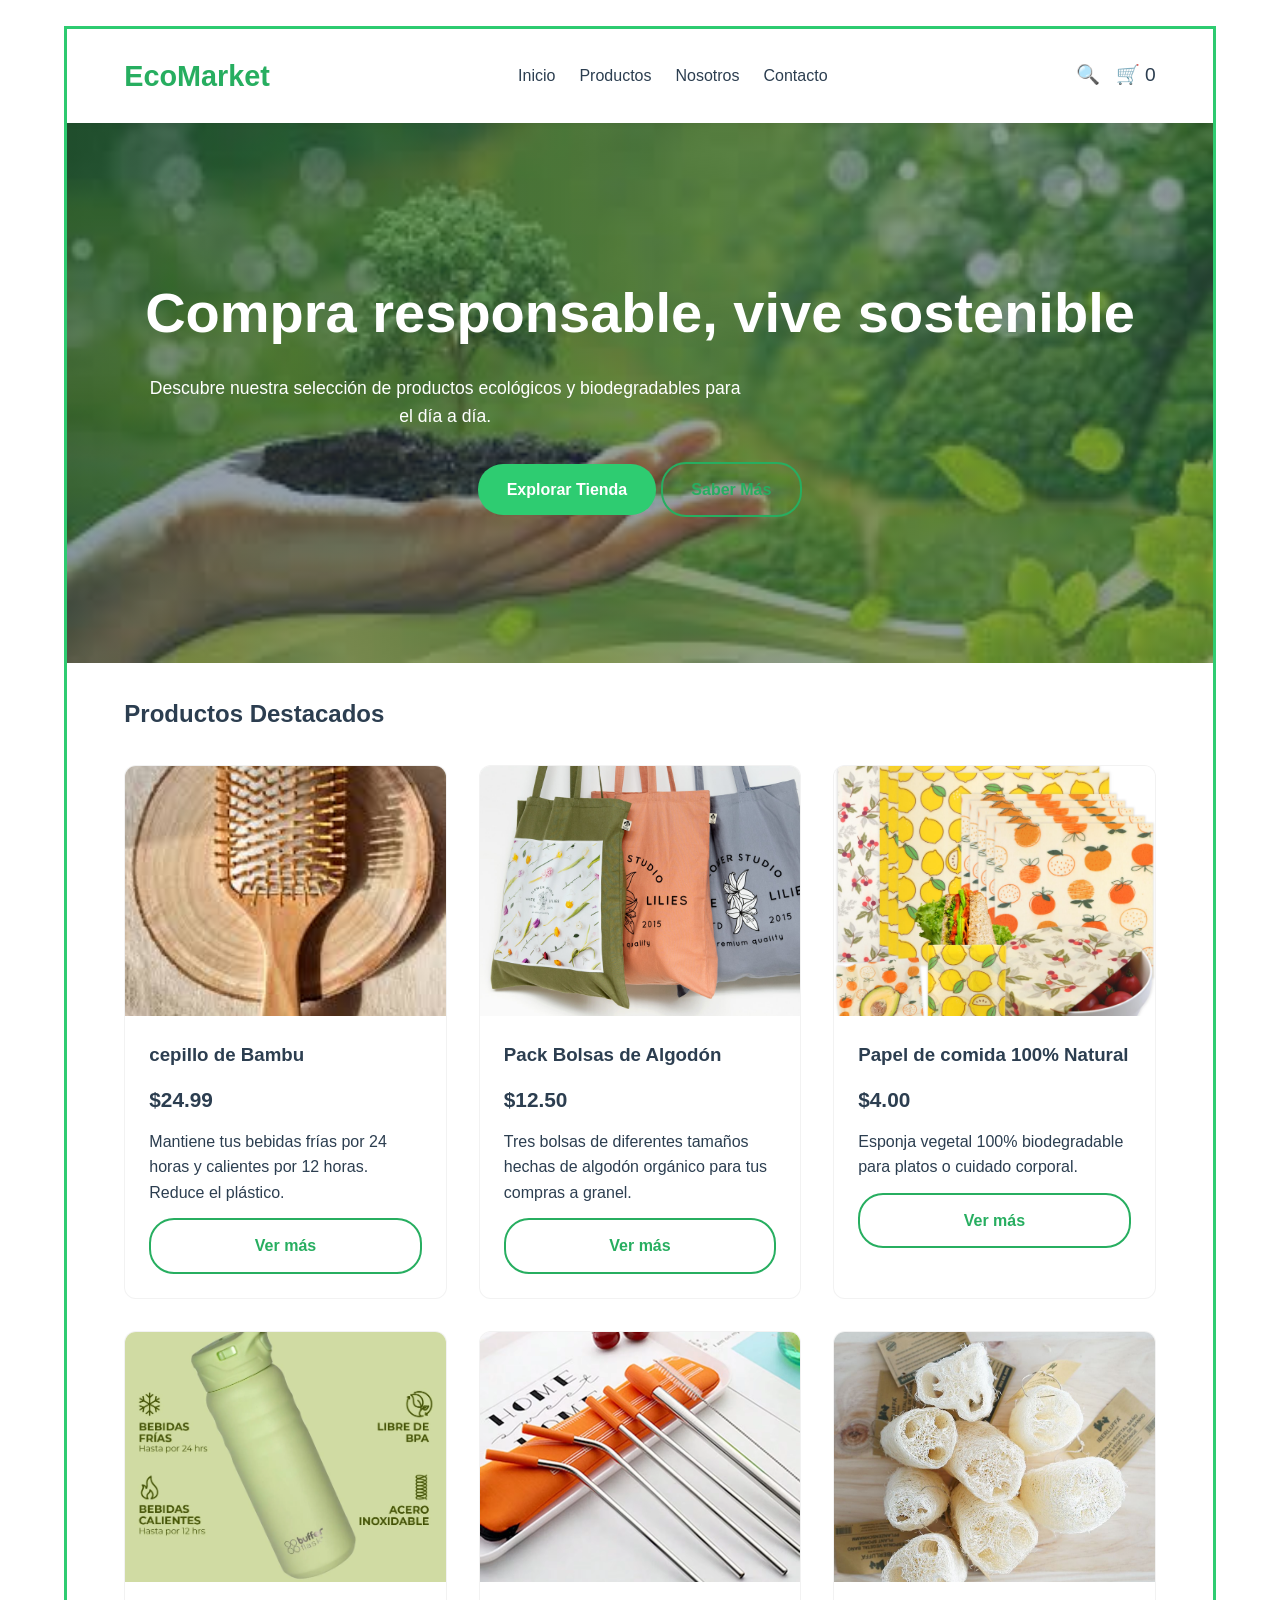
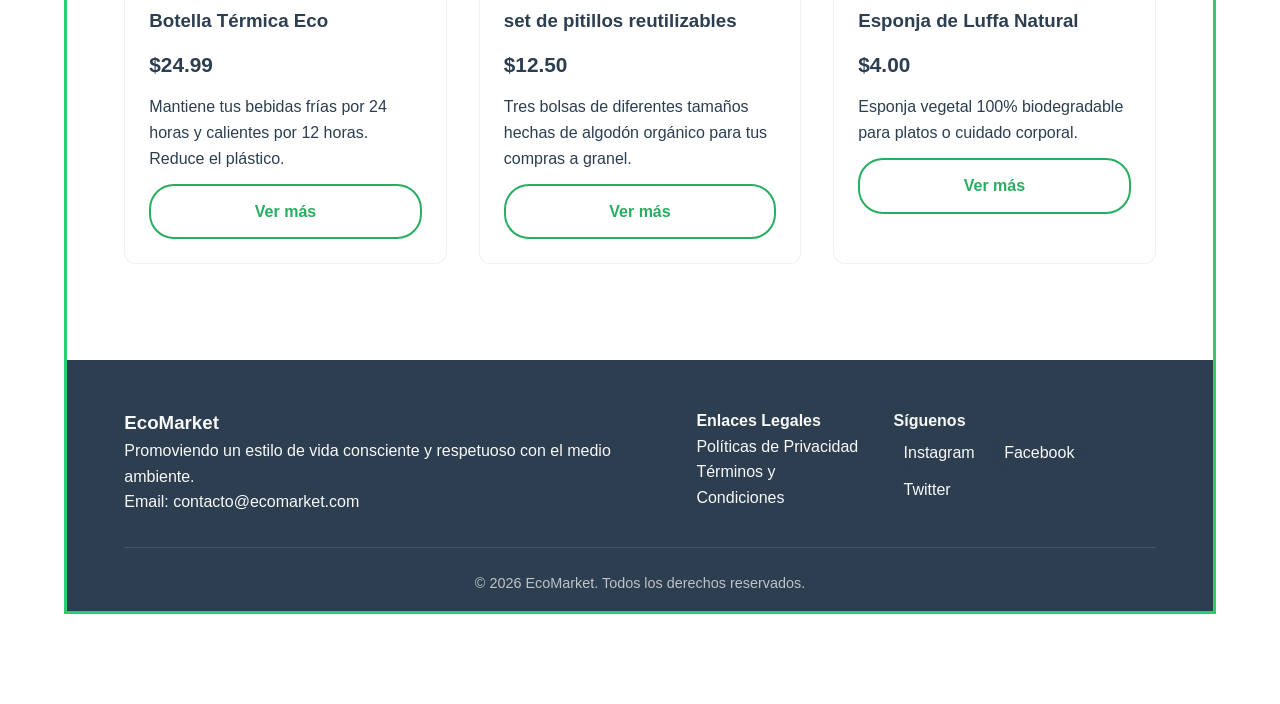
==== commit de2b9c88: "ajustews" ====
--- a/index.html
+++ b/index.html
@@ -47,7 +47,7 @@
                         <img src="img/products/image1.jpeg" alt="Botella Térmica de Acero Inoxidable">
                     </div>
                     <div class="contenido-tarjeta">
-                        <h3>Botella Térmica Eco</h3>
+                        <h3>cepillo de Bambu</h3>
                         <p class="precio-producto">$24.99</p>
                         <p>Mantiene tus bebidas frías por 24 horas y calientes por 12 horas. Reduce el plástico.</p>
                         <a href="views/productos.html" class="boton boton-secundario">Ver más</a>
@@ -67,6 +67,39 @@
                 <article class="tarjeta-producto">
                     <div class="imagen-tarjeta">
                         <img src="img/products/imagen4.jpg" alt="Esponja de luffa natural">
+                    </div>
+                    <div class="contenido-tarjeta">
+                        <h3>Papel de comida 100% Natural</h3>
+                        <p class="precio-producto">$4.00</p>
+                        <p>Esponja vegetal 100% biodegradable para platos o cuidado corporal.</p>
+                        <a href="views/productos.html" class="boton boton-secundario">Ver más</a>
+                    </div>
+                </article>
+                <article class="tarjeta-producto">
+                    <div class="imagen-tarjeta">
+                        <img src="img/products/img3.jpg" alt="Botella Térmica de Acero Inoxidable">
+                    </div>
+                    <div class="contenido-tarjeta">
+                        <h3>Botella Térmica Eco</h3>
+                        <p class="precio-producto">$24.99</p>
+                        <p>Mantiene tus bebidas frías por 24 horas y calientes por 12 horas. Reduce el plástico.</p>
+                        <a href="views/productos.html" class="boton boton-secundario">Ver más</a>
+                    </div>
+                </article>
+                <article class="tarjeta-producto">
+                    <div class="imagen-tarjeta">
+                        <img src="img/products/img5.jpg" alt="Bolsas de tela reutilizables para compras">
+                    </div>
+                    <div class="contenido-tarjeta">
+                        <h3>set de pitillos reutilizables</h3>
+                        <p class="precio-producto">$12.50</p>
+                        <p>Tres bolsas de diferentes tamaños hechas de algodón orgánico para tus compras a granel.</p>
+                        <a href="views/productos.html" class="boton boton-secundario">Ver más</a>
+                    </div>
+                </article>
+                <article class="tarjeta-producto">
+                    <div class="imagen-tarjeta">
+                        <img src="img/products/img6.jpg" alt="Esponja de luffa natural">
                     </div>
                     <div class="contenido-tarjeta">
                         <h3>Esponja de Luffa Natural</h3>
--- a/css/layout.css
+++ b/css/layout.css
@@ -121,19 +121,28 @@
     display: none;
 }
 
-#f-hogar:checked~.principal-catalogo .tarjeta-catalogo,
-#f-moda:checked~.principal-catalogo .tarjeta-catalogo,
-#f-cuidado:checked~.principal-catalogo .tarjeta-catalogo,
-#f-alimentos:checked~.principal-catalogo .tarjeta-catalogo,
-#f-enstock:checked~.principal-catalogo .p-agotado {
-    display: none !important;
-}
-
-#f-hogar:checked~.principal-catalogo .p-hogar,
-#f-moda:checked~.principal-catalogo .p-moda,
-#f-cuidado:checked~.principal-catalogo .p-cuidado,
-#f-alimentos:checked~.principal-catalogo .p-alimentos {
-    display: flex;
+#f-hogar:checked ~ .principal-catalogo .tarjeta-catalogo,
+#f-moda:checked ~ .principal-catalogo .tarjeta-catalogo,
+#f-cuidado:checked ~ .principal-catalogo .tarjeta-catalogo,
+#f-alimentos:checked ~ .principal-catalogo .tarjeta-catalogo {
+    display: none;
+}
+
+#f-hogar:checked ~ .principal-catalogo .p-hogar {
+    display: block; 
+}
+#f-moda:checked ~ .principal-catalogo .p-moda {
+    display: block;
+}
+#f-cuidado:checked ~ .principal-catalogo .p-cuidado {
+    display: block;
+}
+#f-alimentos:checked ~ .principal-catalogo .p-alimentos {
+    display: block;
+}
+
+#f-enstock:checked ~ .principal-catalogo .p-agotado {
+    display: none;
 }
 
 @media (min-width: 600px) {
--- a/css/components.css
+++ b/css/components.css
@@ -142,62 +142,3 @@
     border-color: var(--primario-oscuro);
 }
 
-.contenedor-carrusel {
-    position: relative;
-    overflow: hidden;
-    width: 100%;
-    background: var(--fondo-crema);
-    padding: 2rem;
-    border-radius: 15px;
-}
-
-.diapositivas-testimonios {
-    display: flex;
-    width: 300%;
-}
-
-.tarjeta-testimonio {
-    width: 33.333%;
-    text-align: center;
-    padding: 1rem;
-}
-
-.foto-usuario img {
-    width: 80px;
-    height: 80px;
-    border-radius: 50%;
-    margin: 0 auto 1rem;
-}
-
-#t-1:checked~.diapositivas-testimonios {
-    transform: translateX(0);
-}
-
-#t-2:checked~.diapositivas-testimonios {
-    transform: translateX(-33.333%);
-}
-
-#t-3:checked~.diapositivas-testimonios {
-    transform: translateX(-66.666%);
-}
-
-.controles-carrusel {
-    display: flex;
-    justify-content: center;
-    gap: .5rem;
-    margin-top: 1rem;
-}
-
-.punto-control {
-    width: 12px;
-    height: 12px;
-    background: var(--gris);
-    border-radius: 50%;
-    cursor: pointer;
-}
-
-#t-1:checked~.controles-carrusel label[for="t-1"],
-#t-2:checked~.controles-carrusel label[for="t-2"],
-#t-3:checked~.controles-carrusel label[for="t-3"] {
-    background: var(--primario-oscuro);
-}
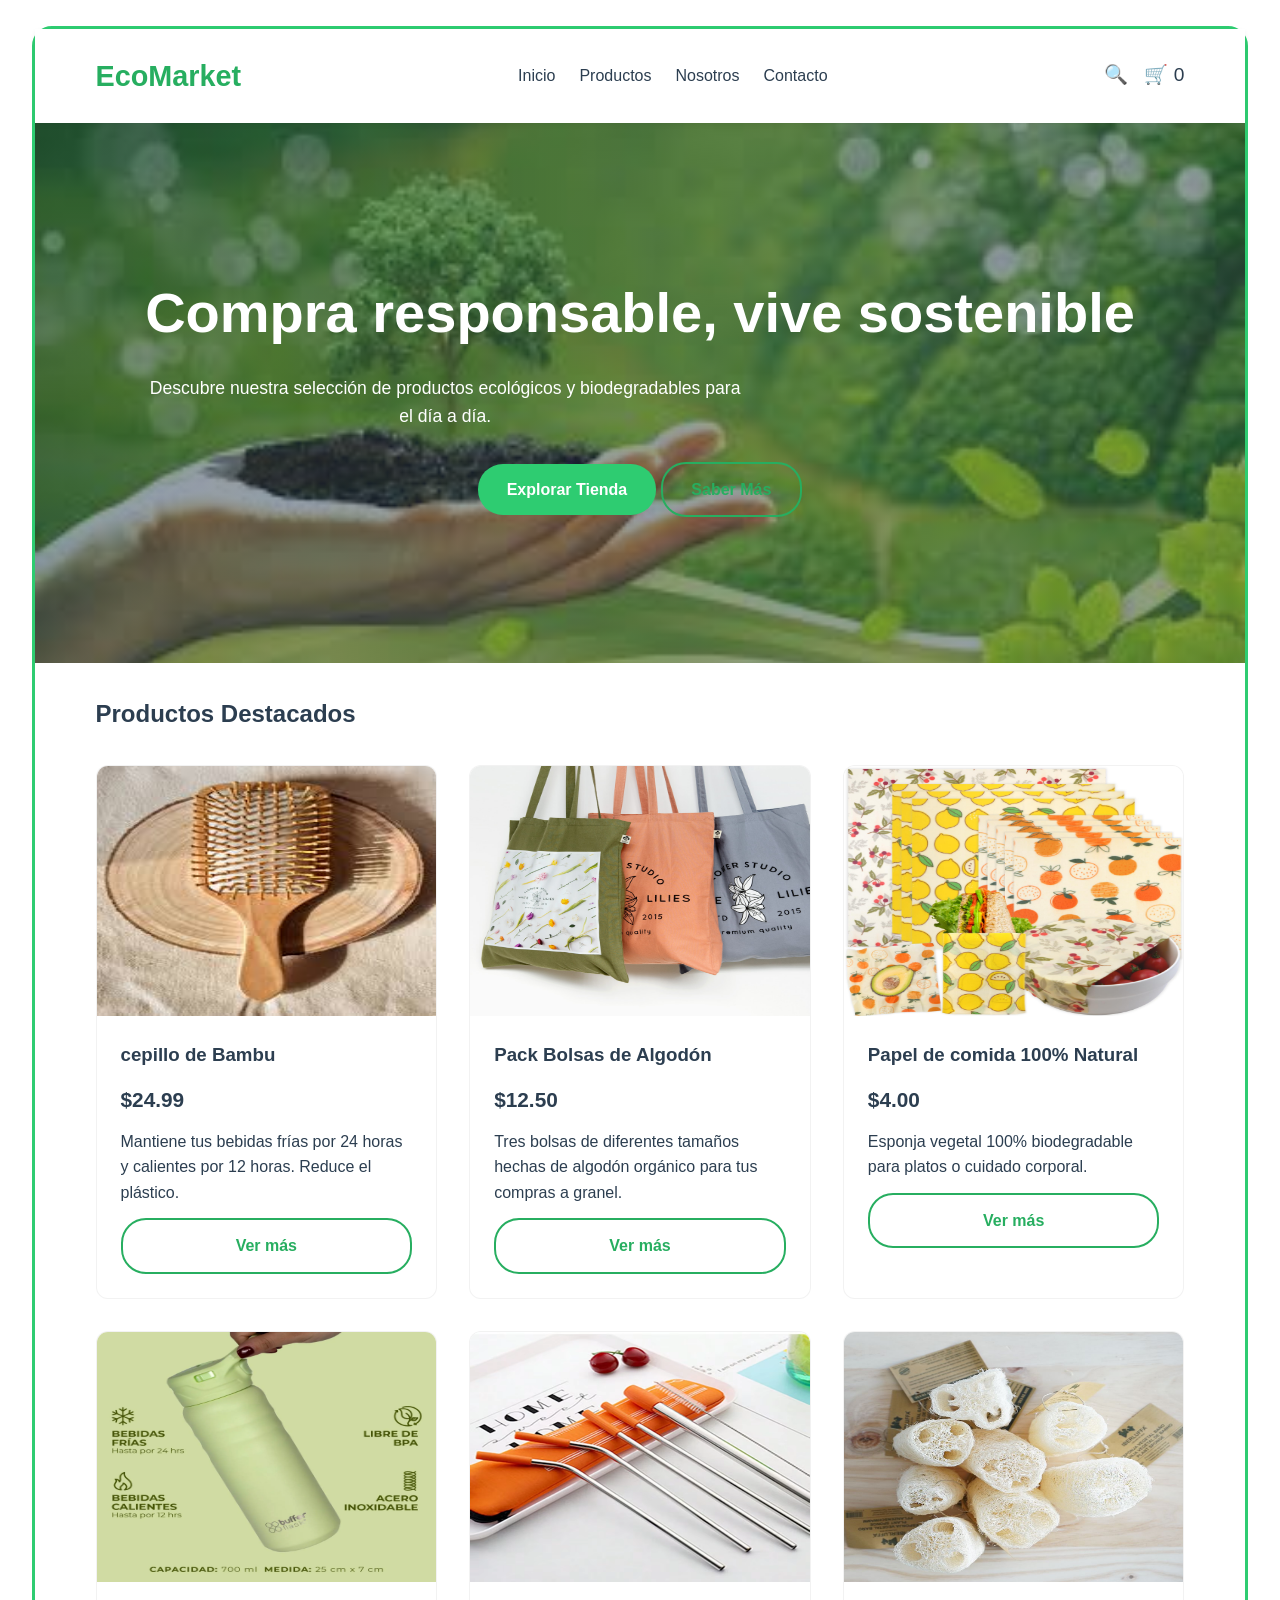
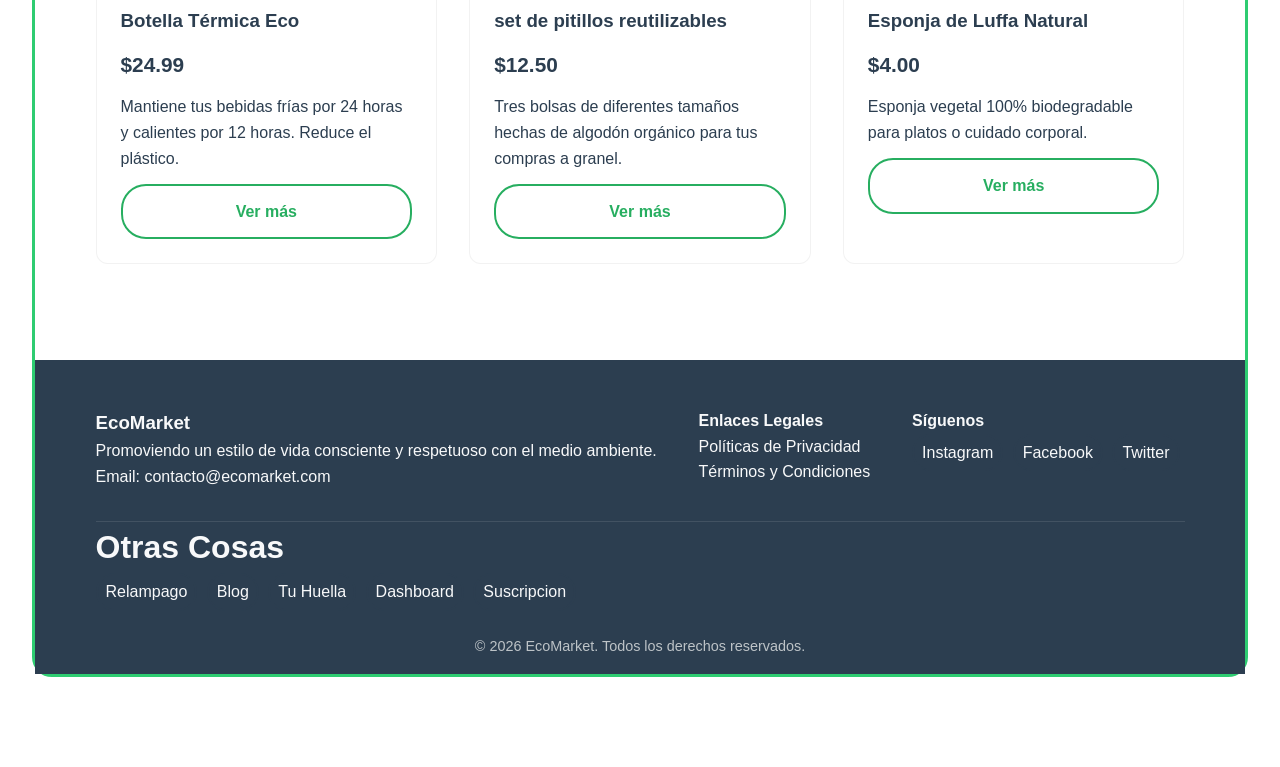
==== commit 83187dd8: "mini proyecst" ====
--- a/index.html
+++ b/index.html
@@ -134,6 +134,16 @@
                 </div>
             </div>
         </div>
+        <div class="iconos-sociales">
+            <h1>
+                Otras Cosas
+            </h1>
+            <a href="views/flash-sale.html">Relampago</a>
+            <a href="views/blog.html">Blog</a>
+            <a href="views/calculadora.html">Tu Huella</a>
+            <a href="views/dashboard-eco.html">Dashboard</a>
+            <a href="views/newsletter.html">Suscripcion</a>
+        </div>
         <div class="base-pie">
             <p>&copy; 2026 EcoMarket. Todos los derechos reservados.</p>
         </div>
--- a/css/layout.css
+++ b/css/layout.css
@@ -1,6 +1,7 @@
 .contenedor-borde {
     border: 3px solid var(--primario);
-    margin: 2% 5% 7%;
+    margin: 2% 2.5% 7%;
+    border-radius: 20px;
 }
 
 .encabezado-principal {
--- a/css/components.css
+++ b/css/components.css
@@ -4,7 +4,6 @@
     font-weight: 600;
     border-radius: 25px;
     border: none;
-    cursor: pointer;
     text-align: center;
 }
 
@@ -46,8 +45,7 @@
     background: rgba(46, 204, 113, .02);
 }
 
-.formulario-inteligente input:focus:invalid+.mensaje-validacion::before {
-    content: "✖ Requerido o formato incorrecto";
+.formulario-inteligente input:focus:invalid {
     color: var(--error);
     font-size: .8rem;
     display: block;
@@ -68,7 +66,6 @@
 .imagen-tarjeta img {
     width: 100%;
     height: 250px;
-    object-fit: cover;
 }
 
 .contenido-tarjeta,
--- a/css/animations.css
+++ b/css/animations.css
@@ -6,15 +6,7 @@
 .tarjeta-producto:hover,
 .tarjeta-catalogo:hover {
     transform: translateY(-8px);
-    box-shadow: 0 10px 20px rgba(44, 62, 80, .1);
-}
-
-.boton,
-.navegacion-principal a,
-.boton-favorito,
-.punto-control,
-.etiqueta-filtro {
-    transition: all .2rem ease-in-out;
+    box-shadow: 0 10px 20px rgb(44, 62, 80);
 }
 
 .boton:hover {
@@ -24,14 +16,6 @@
 .navegacion-principal a:hover,
 .navegacion-principal a.active {
     color: var(--primario-oscuro);
-}
-
-.diapositivas-testimonios {
-    transition: transform .5s ease-in-out;
-}
-
-.tarjeta-testimonio {
-    transition: opacity .5s ease;
 }
 
 .escala-icono-social,
@@ -64,5 +48,5 @@
 }
 
 .contenido-hero {
-    animation: entradaHaciaArriba .8s ease-out forwards;
+    animation: entradaHaciaArriba 1s;
 }
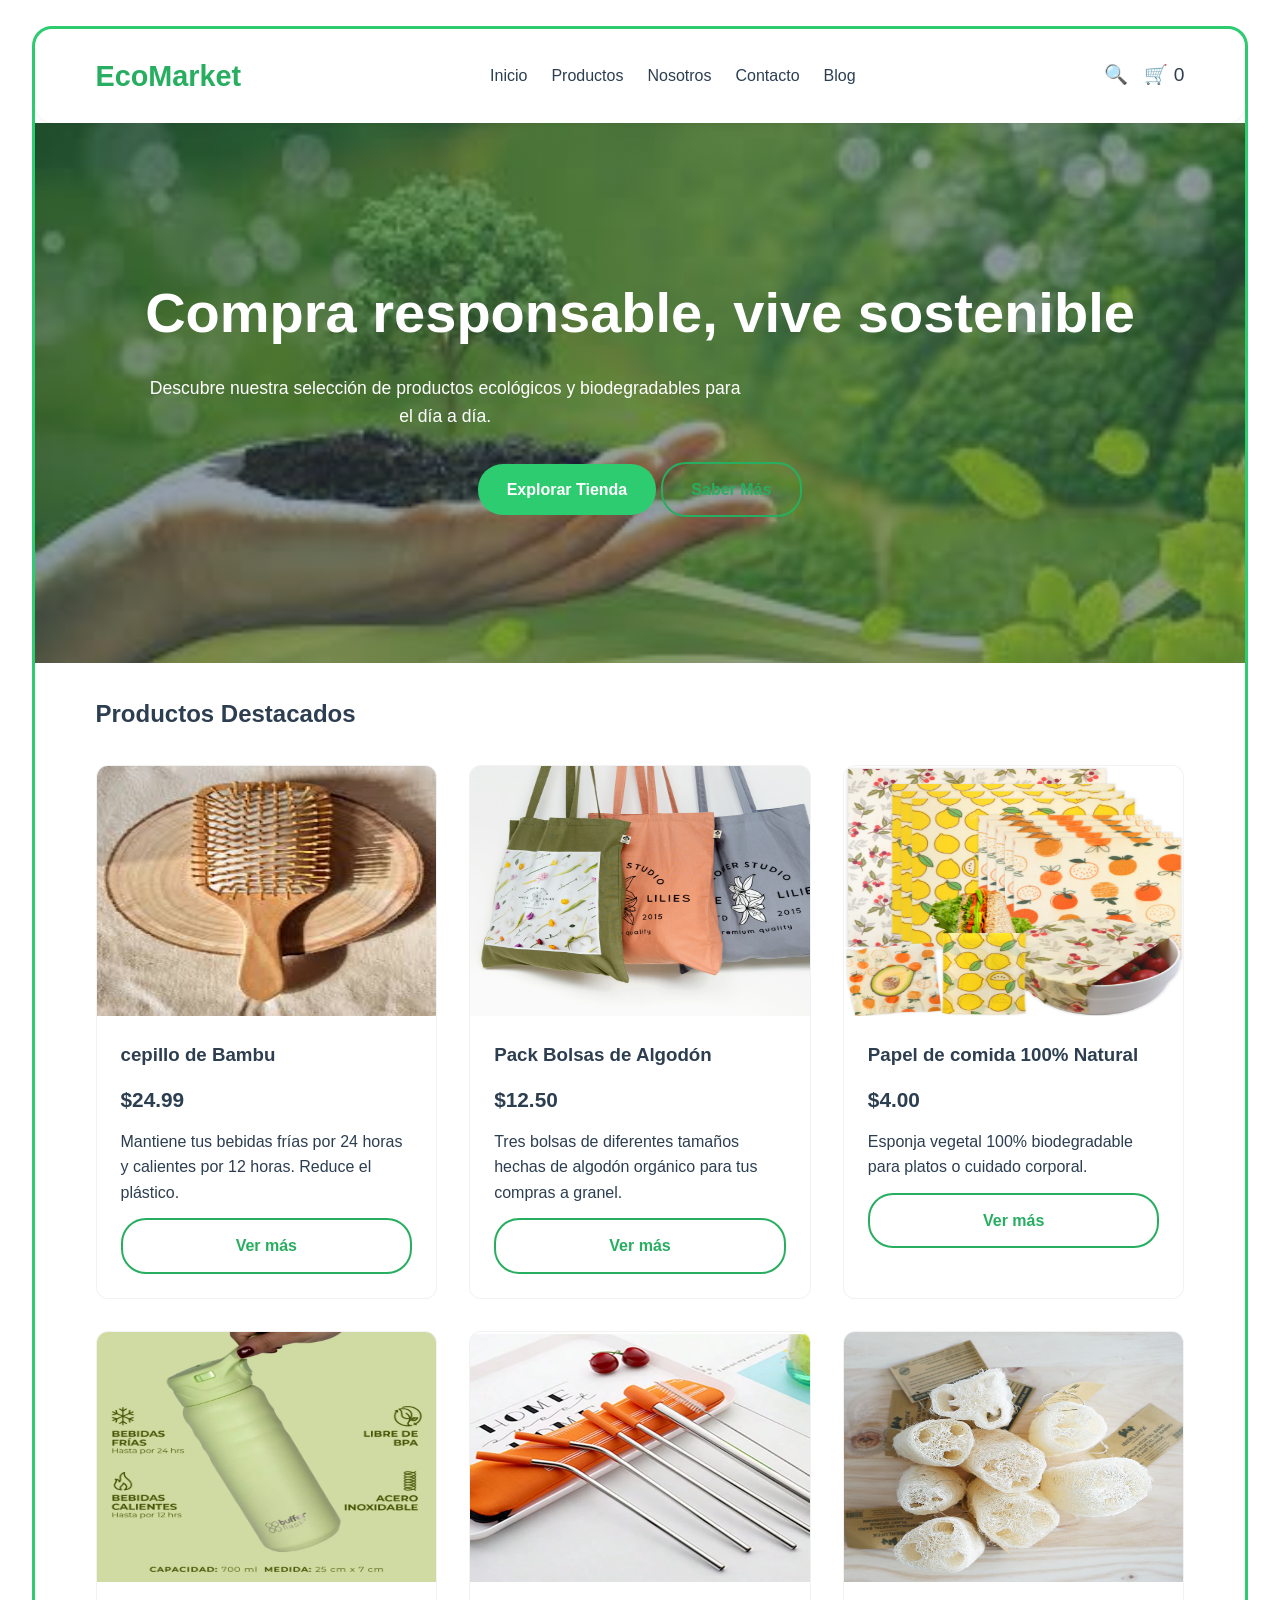
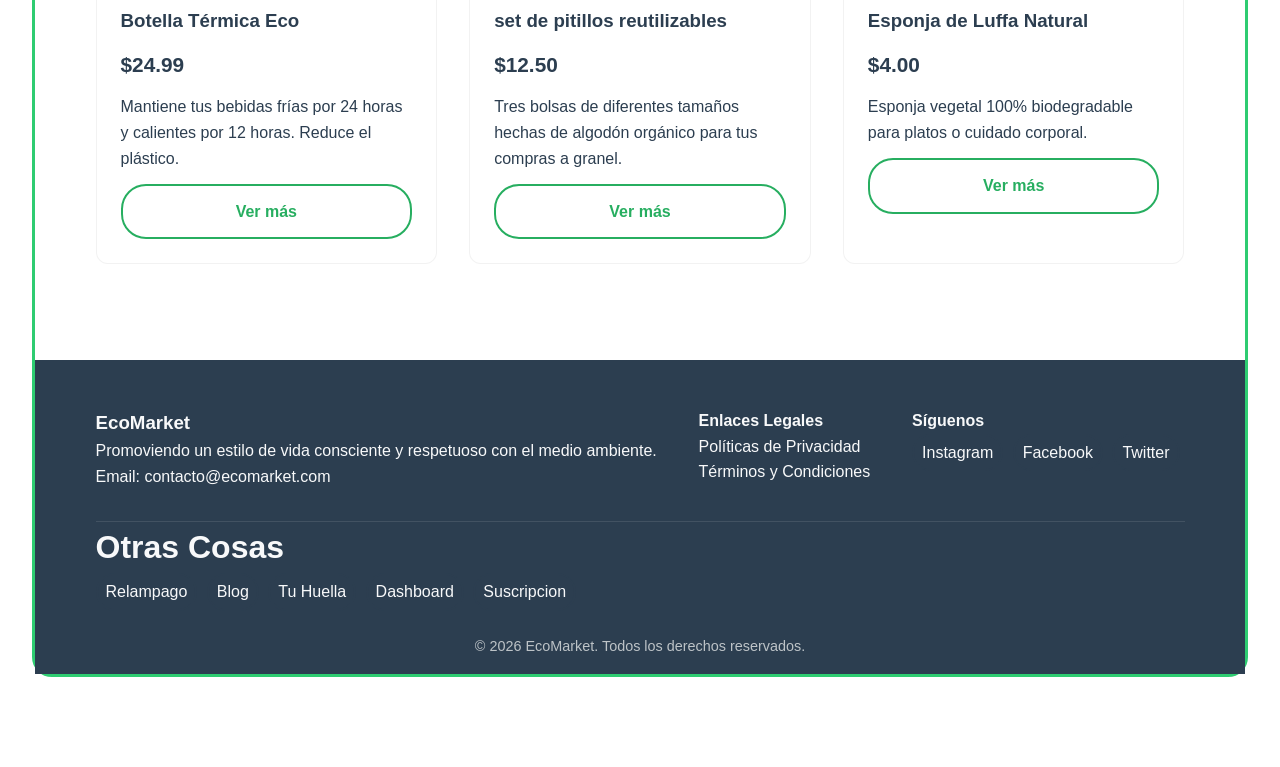
==== commit 715269b5: "examen1" ====
--- a/index.html
+++ b/index.html
@@ -21,6 +21,7 @@
                 <li><a href="views/productos.html">Productos</a></li>
                 <li><a href="views/sobre-nosotros.html">Nosotros</a></li>
                 <li><a href="views/contacto.html">Contacto</a></li>
+                <li><a href="views/blog.html">Blog</a></li>
             </ul>
         </nav>
         <div class="acciones-encabezado">
--- a/css/layout.css
+++ b/css/layout.css
@@ -13,6 +13,7 @@
     gap: 1rem;
     box-shadow: 0 2px 5px rgba(0, 0, 0, .05);
     position: sticky;
+    border-radius: 20px;
     top: 0;
     z-index: 100;
 }
